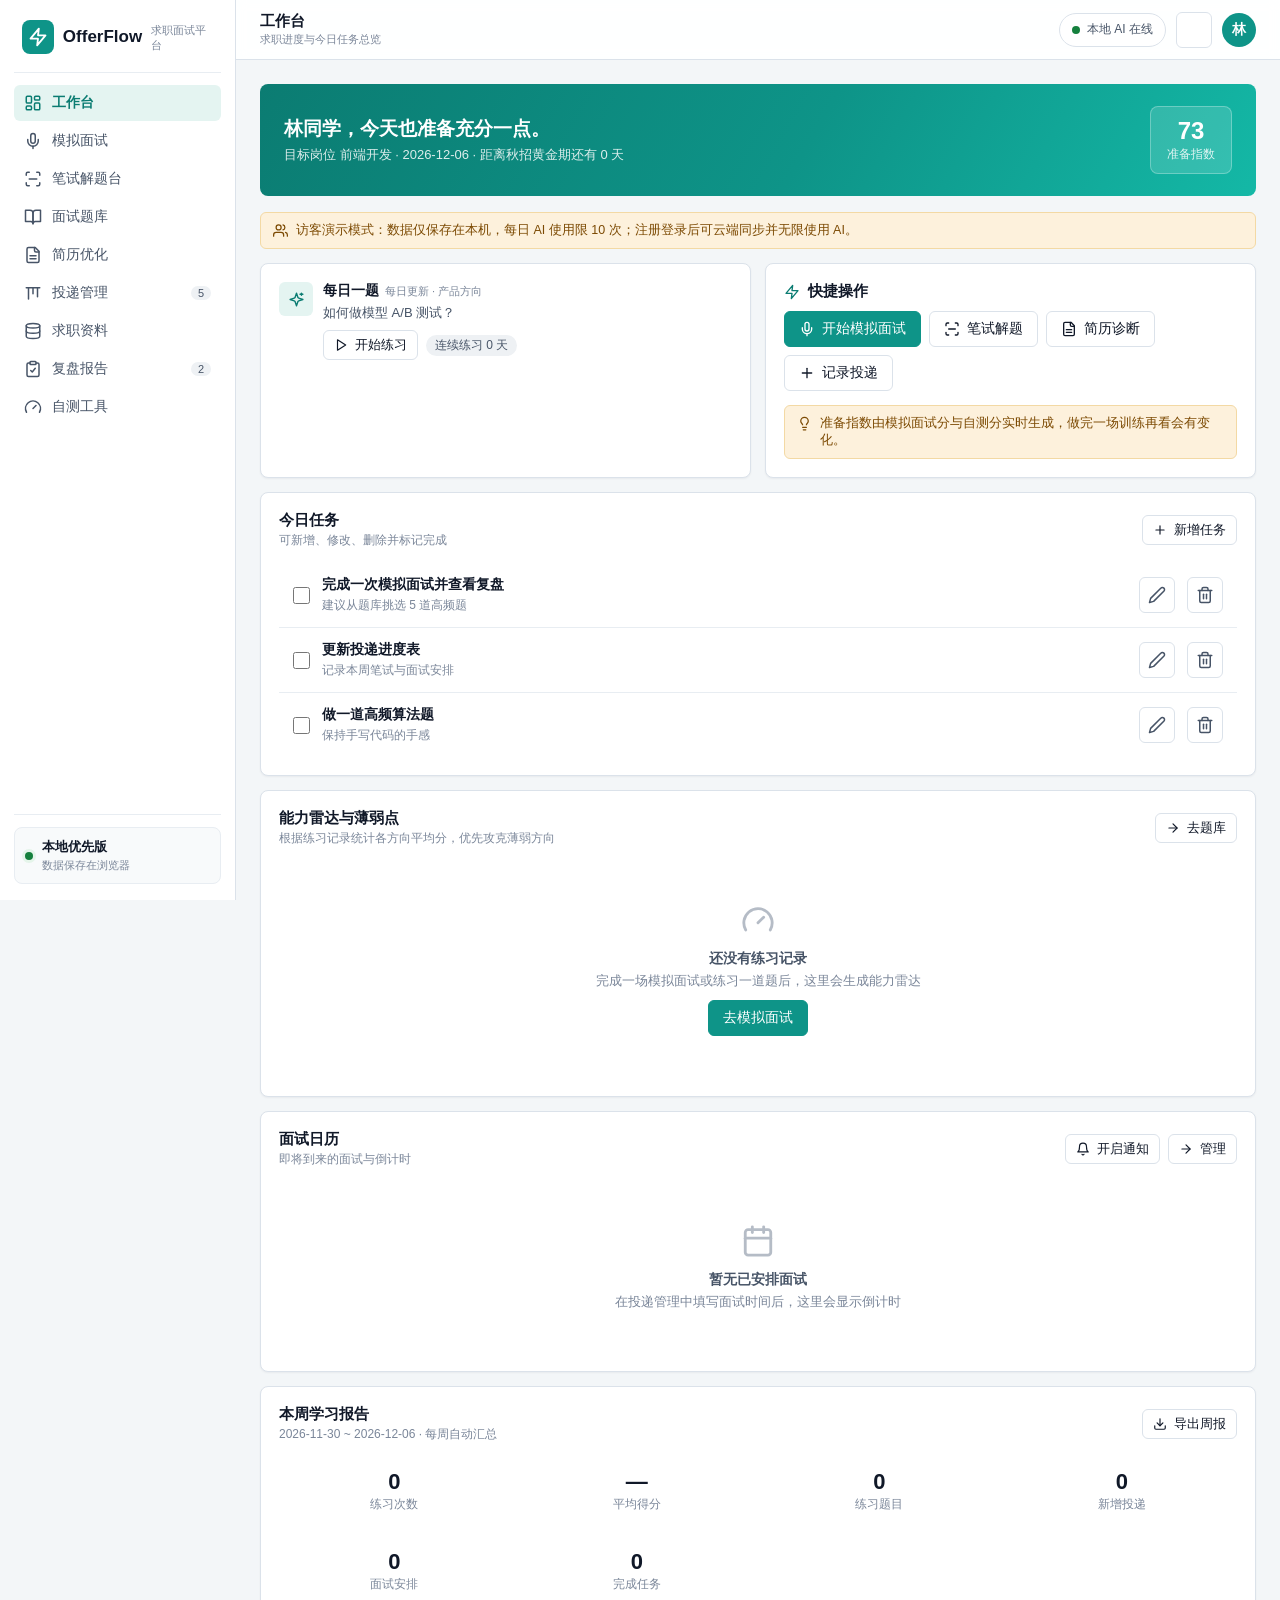
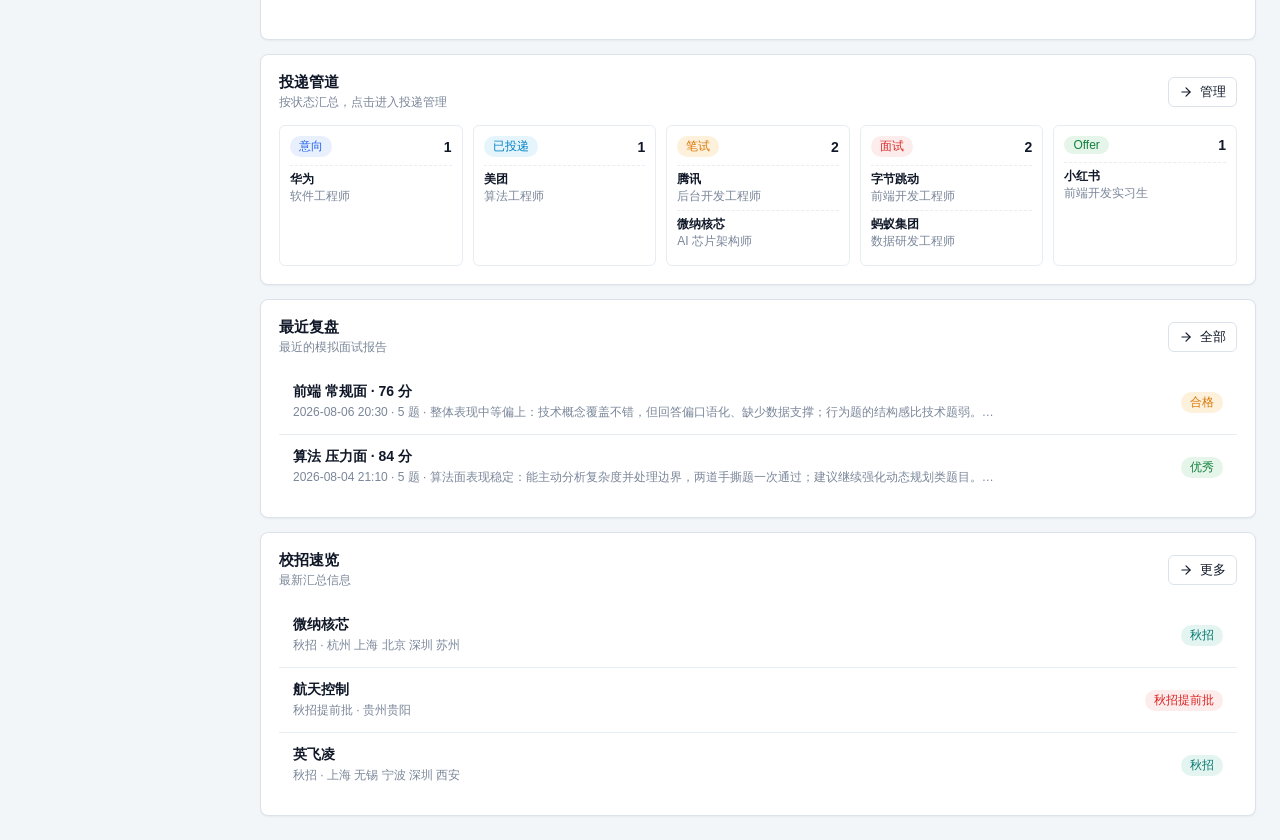
==== index.html @ 5449cd0a "init: OfferFlow 智能求职面试平台" ====
<!DOCTYPE html>
<html lang="zh-CN">
<head>
  <meta charset="UTF-8">
  <meta name="viewport" content="width=device-width, initial-scale=1">
  <title>OfferFlow · 智能求职面试平台</title>
  <meta name="description" content="OfferFlow 是一套本地优先的招聘面试平台：模拟面试、笔试解题、题库、简历优化、投递管理与复盘报告。">
  <meta name="theme-color" content="#0e9488">
  <link rel="manifest" href="manifest.webmanifest">
  <link rel="icon" href="data:image/svg+xml,%3Csvg xmlns='http://www.w3.org/2000/svg' viewBox='0 0 24 24' fill='%230e9488'%3E%3Cpath d='M13 2 3 14h9l-1 8 10-12h-9l1-8z'/%3E%3C/svg%3E">
  <link rel="stylesheet" href="css/styles.css">
</head>
<body>
  <div class="app" id="app">
    <aside class="sidebar" id="sidebar">
      <div class="brand">
        <span class="brand-mark" aria-hidden="true">
          <svg viewBox="0 0 24 24" width="20" height="20" fill="none" stroke="currentColor" stroke-width="2.2" stroke-linecap="round" stroke-linejoin="round"><path d="M13 2 3 14h9l-1 8 10-12h-9l1-8z"/></svg>
        </span>
        <span class="brand-name">OfferFlow</span>
        <span class="brand-tag">求职面试平台</span>
      </div>
      <nav class="nav" id="nav" aria-label="主导航"></nav>
      <div class="sidebar-foot">
        <div class="plan-chip">
          <span class="dot"></span>
          <div>
            <strong>本地优先版</strong>
            <span>数据保存在浏览器</span>
          </div>
        </div>
      </div>
    </aside>

    <div class="main">
      <header class="topbar">
        <button class="icon-btn menu-btn" id="menuBtn" data-action="toggle-menu" aria-label="打开菜单">
          <span data-icon="menu"></span>
        </button>
        <div class="crumb" id="crumb"></div>
        <div class="top-actions">
          <div class="ai-pill" id="aiPill" title="本地 AI 引擎运行中">
            <span class="ai-pulse"></span>
            <span id="aiPillText">本地 AI 在线</span>
          </div>
          <button class="icon-btn" data-action="open-settings" aria-label="设置">
            <span data-icon="settings"></span>
          </button>
          <div class="avatar" id="avatarBtn" data-action="open-account">林</div>
        </div>
      </header>
      <main class="view" id="view"></main>
    </div>
  </div>

  <div class="modal-backdrop" id="modalRoot" hidden></div>
  <div class="toast-wrap" id="toastRoot" aria-live="polite"></div>

  <script src="js/icons.js"></script>
  <script src="js/bank-extra.js"></script>
  <script src="js/bank-extra-2.js"></script>
  <script src="js/bank-extra-3.js"></script>
  <script src="js/bank-extra-4.js"></script>
  <script src="js/bank-detail.js"></script>
  <script src="js/bank-detail-2.js"></script>
  <script src="js/bank-detail-3.js"></script>
  <script src="js/data.js"></script>
  <script src="js/engine.js"></script>
  <script src="js/auth.js"></script>
  <script src="js/app.js"></script>
  <script>
    if ('serviceWorker' in navigator) {
      window.addEventListener('load', function () {
        navigator.serviceWorker.register('sw.js').catch(function () {});
      });
    }
  </script>
</body>
</html>
---- css/styles.css ----
:root {
  --bg: #f3f6f8;
  --surface: #ffffff;
  --surface-2: #f8fafb;
  --ink: #101828;
  --ink-2: #475467;
  --ink-3: #7a8699;
  --line: #dbe2ea;
  --line-2: #e8edf2;
  --brand: #0e9488;
  --brand-dark: #0b7c72;
  --brand-soft: #e4f4f1;
  --blue: #2563eb;
  --blue-soft: #e8f0fe;
  --sky: #0284c7;
  --sky-soft: #e6f4fb;
  --amber: #d97706;
  --amber-soft: #fdf1dc;
  --red: #dc2626;
  --red-soft: #fdecec;
  --green: #15803d;
  --green-soft: #e5f5ea;
  --gray-soft: #eef1f4;
  --shadow-sm: 0 1px 2px rgba(16, 24, 40, .05);
  --shadow-md: 0 6px 18px rgba(16, 24, 40, .07);
  --radius: 8px;
  --radius-sm: 6px;
  --sidebar-w: 236px;
  --topbar-h: 60px;
  font-size: 14px;
}

* { box-sizing: border-box; margin: 0; padding: 0; }

html, body { height: 100%; }

body {
  font-family: "PingFang SC", "Microsoft YaHei", "Segoe UI", "Helvetica Neue", Arial, sans-serif;
  background: var(--bg);
  color: var(--ink);
  -webkit-font-smoothing: antialiased;
  letter-spacing: 0;
}

button, input, select, textarea {
  font: inherit;
  color: inherit;
}

button { cursor: pointer; background: none; border: 0; }
a { color: var(--brand-dark); text-decoration: none; }
a:hover { text-decoration: underline; }

.app { min-height: 100vh; display: flex; }
.grow { flex: 1; min-width: 0; }

textarea {
  width: 100%;
  border: 1px solid var(--line);
  border-radius: var(--radius-sm);
  padding: 10px;
  background: var(--surface);
  line-height: 1.6;
  resize: vertical;
}
textarea:focus { outline: 2px solid rgba(14, 148, 136, .25); border-color: var(--brand); }

pre {
  background: #0f172a;
  color: #dbeafe;
  border-radius: var(--radius-sm);
  padding: 12px;
  overflow-x: auto;
  font-family: Consolas, "Courier New", monospace;
  font-size: 12.5px;
  line-height: 1.6;
  margin-top: 10px;
}

.sidebar {
  width: var(--sidebar-w);
  flex: 0 0 var(--sidebar-w);
  background: var(--surface);
  border-right: 1px solid var(--line);
  display: flex;
  flex-direction: column;
  position: fixed;
  top: 0; bottom: 0; left: 0;
  z-index: 40;
  padding: 18px 14px 16px;
  transition: transform .2s ease;
}

.brand {
  display: flex;
  align-items: center;
  gap: 9px;
  padding: 2px 8px 18px;
  border-bottom: 1px solid var(--line-2);
}

.brand-mark {
  width: 34px; height: 34px;
  display: inline-flex; align-items: center; justify-content: center;
  background: var(--brand);
  color: #fff;
  border-radius: 8px;
}

.brand-name { font-size: 17px; font-weight: 700; }
.brand-tag { display: block; font-size: 11px; color: var(--ink-3); margin-top: 1px; }

.nav { margin-top: 12px; overflow-y: auto; flex: 1; }
.nav-label { font-size: 11px; color: var(--ink-3); padding: 12px 10px 6px; }

.nav-item {
  display: flex; align-items: center; gap: 10px;
  width: 100%;
  padding: 9px 10px;
  margin-bottom: 2px;
  border-radius: var(--radius-sm);
  color: var(--ink-2);
  font-weight: 500;
  text-align: left;
}
.nav-item:hover { background: var(--surface-2); color: var(--ink); }
.nav-item.active { background: var(--brand-soft); color: var(--brand-dark); font-weight: 600; }
.nav-item .ic { width: 18px; height: 18px; display: inline-flex; flex: 0 0 18px; }
.nav-item .ic svg { width: 100%; height: 100%; }
.nav-badge {
  margin-left: auto;
  font-size: 11px;
  background: var(--gray-soft);
  color: var(--ink-2);
  border-radius: 10px;
  padding: 1px 7px;
}

.sidebar-foot { padding-top: 12px; border-top: 1px solid var(--line-2); }
.plan-chip {
  display: flex; gap: 9px; align-items: center;
  background: var(--surface-2);
  border: 1px solid var(--line-2);
  border-radius: var(--radius);
  padding: 10px;
}
.plan-chip strong { display: block; font-size: 13px; }
.plan-chip span { font-size: 11px; color: var(--ink-3); }
.plan-chip .dot { width: 8px; height: 8px; border-radius: 50%; background: var(--green); box-shadow: 0 0 0 3px var(--green-soft); }

.main {
  flex: 1;
  margin-left: var(--sidebar-w);
  min-width: 0;
  display: flex;
  flex-direction: column;
}

.topbar {
  height: var(--topbar-h);
  flex: 0 0 var(--topbar-h);
  display: flex; align-items: center; gap: 12px;
  padding: 0 24px;
  background: rgba(255, 255, 255, .92);
  border-bottom: 1px solid var(--line);
  position: sticky; top: 0; z-index: 30;
  backdrop-filter: blur(6px);
}

.crumb { font-weight: 600; font-size: 15px; }
.crumb small { display: block; font-weight: 400; color: var(--ink-3); font-size: 11px; margin-top: 1px; }
.top-actions { margin-left: auto; display: flex; align-items: center; gap: 10px; }

.icon-btn {
  width: 36px; height: 36px;
  display: inline-flex; align-items: center; justify-content: center;
  border: 1px solid var(--line);
  border-radius: var(--radius-sm);
  background: var(--surface);
  color: var(--ink-2);
  transition: background .15s ease, color .15s ease;
}
.icon-btn:hover { background: var(--surface-2); color: var(--ink); }
.icon-btn svg { width: 18px; height: 18px; }
.menu-btn { display: none; }

.ai-pill {
  display: inline-flex; align-items: center; gap: 7px;
  height: 34px; padding: 0 12px;
  border: 1px solid var(--line);
  border-radius: 20px;
  background: var(--surface);
  color: var(--ink-2);
  font-size: 12px;
}
.ai-pulse { width: 8px; height: 8px; border-radius: 50%; background: var(--green); animation: pulse 2s infinite; }
.timer-pill {
  display: inline-flex; align-items: center; gap: 7px;
  border: 1px solid var(--line);
  background: var(--surface);
  border-radius: 20px;
  padding: 6px 13px;
  font-size: 14px;
  font-weight: 700;
  color: var(--ink);
}
.timer-pill svg { width: 16px; height: 16px; color: var(--ink-3); }
@keyframes pulse { 0%, 100% { box-shadow: 0 0 0 0 rgba(21, 128, 61, .35); } 50% { box-shadow: 0 0 0 5px rgba(21, 128, 61, 0); } }

.avatar {
  width: 34px; height: 34px;
  display: inline-flex; align-items: center; justify-content: center;
  background: var(--brand);
  color: #fff;
  font-weight: 600;
  border-radius: 50%;
  cursor: pointer;
}

.view { padding: 24px; max-width: 1440px; width: 100%; margin: 0 auto; }

.page-head {
  display: flex; align-items: flex-end; justify-content: space-between;
  gap: 16px;
  margin-bottom: 18px;
  flex-wrap: wrap;
}
.page-head h1 { font-size: 22px; line-height: 1.3; }
.page-head p { color: var(--ink-3); margin-top: 4px; max-width: 720px; }
.page-actions { display: flex; gap: 8px; flex-wrap: wrap; }

.btn {
  display: inline-flex; align-items: center; justify-content: center; gap: 7px;
  height: 36px; padding: 0 14px;
  border: 1px solid var(--line);
  border-radius: var(--radius-sm);
  background: var(--surface);
  color: var(--ink);
  font-weight: 500;
  transition: all .15s ease;
  white-space: nowrap;
}
.btn:hover { border-color: #c3cdd8; background: var(--surface-2); }
.btn svg { width: 16px; height: 16px; flex: 0 0 16px; }
.btn-primary { background: var(--brand); border-color: var(--brand); color: #fff; }
.btn-primary:hover { background: var(--brand-dark); border-color: var(--brand-dark); }
.btn-danger { background: var(--red-soft); border-color: #f3c4c4; color: var(--red); }
.btn-ghost { border-color: transparent; background: transparent; color: var(--ink-2); }
.btn-ghost:hover { background: var(--surface-2); color: var(--ink); }
a.btn { text-decoration: none; }
a.btn:hover { text-decoration: none; }
.btn-sm { height: 30px; padding: 0 10px; font-size: 13px; }
.btn-sm svg { width: 14px; height: 14px; flex-basis: 14px; }
.btn[disabled] { opacity: .5; cursor: not-allowed; }

.grid { display: grid; gap: 14px; }
.grid-4 { grid-template-columns: repeat(4, minmax(0, 1fr)); }
.grid-3 { grid-template-columns: repeat(3, minmax(0, 1fr)); }
.grid-2 { grid-template-columns: repeat(2, minmax(0, 1fr)); }

.card {
  background: var(--surface);
  border: 1px solid var(--line);
  border-radius: var(--radius);
  box-shadow: var(--shadow-sm);
}

.panel { padding: 18px; }
.panel-head {
  display: flex; align-items: center; justify-content: space-between; gap: 10px;
  margin-bottom: 14px;
}
.panel-head h2 { font-size: 15px; }
.panel-head .sub { color: var(--ink-3); font-size: 12px; margin-top: 2px; }

.stat-card { padding: 16px 18px; display: flex; flex-direction: column; gap: 10px; }
.stat-top { display: flex; align-items: center; justify-content: space-between; }
.stat-label { color: var(--ink-2); font-size: 13px; }
.stat-ic { width: 34px; height: 34px; display: inline-flex; align-items: center; justify-content: center; border-radius: var(--radius-sm); }
.stat-ic svg { width: 17px; height: 17px; }
.stat-value { font-size: 26px; font-weight: 700; line-height: 1; }
.stat-foot { color: var(--ink-3); font-size: 12px; display: flex; align-items: center; gap: 5px; }
.stat-foot .up { color: var(--green); }

.badge {
  display: inline-flex; align-items: center; gap: 4px;
  font-size: 12px; font-weight: 500;
  border-radius: 20px;
  padding: 2px 9px;
  white-space: nowrap;
}
.b-teal { background: var(--brand-soft); color: var(--brand-dark); }
.b-blue { background: var(--blue-soft); color: var(--blue); }
.b-sky { background: var(--sky-soft); color: var(--sky); }
.b-amber { background: var(--amber-soft); color: var(--amber); }
.b-red { background: var(--red-soft); color: var(--red); }
.b-green { background: var(--green-soft); color: var(--green); }
.b-gray { background: var(--gray-soft); color: var(--ink-2); }

.tabs {
  display: inline-flex; gap: 2px;
  background: var(--gray-soft);
  padding: 3px;
  border-radius: var(--radius-sm);
  margin-bottom: 14px;
}
.tab {
  padding: 7px 13px;
  border-radius: 5px;
  color: var(--ink-2);
  font-size: 13px;
  font-weight: 500;
  display: inline-flex;
  align-items: center;
  gap: 6px;
}
.tab.active { background: var(--surface); color: var(--ink); box-shadow: var(--shadow-sm); }

.toolbar {
  display: flex; gap: 8px; align-items: center;
  padding: 12px 14px;
  border-bottom: 1px solid var(--line-2);
  flex-wrap: wrap;
}
.search-box { position: relative; min-width: 220px; flex: 1; max-width: 380px; }
.search-box svg { position: absolute; left: 10px; top: 50%; transform: translateY(-50%); width: 15px; height: 15px; color: var(--ink-3); }
.search-box input { width: 100%; height: 34px; padding: 0 12px 0 32px; border: 1px solid var(--line); border-radius: var(--radius-sm); background: var(--surface); }
.search-box input:focus { outline: 2px solid rgba(14, 148, 136, .25); border-color: var(--brand); }

.field { min-width: 140px; height: 34px; padding: 0 10px; border: 1px solid var(--line); border-radius: var(--radius-sm); background: var(--surface); }
.field:focus { outline: 2px solid rgba(14, 148, 136, .25); border-color: var(--brand); }

.table-wrap { overflow-x: auto; }
table { width: 100%; border-collapse: collapse; min-width: 640px; }
th {
  text-align: left; font-size: 12px; font-weight: 600;
  color: var(--ink-3);
  padding: 10px 14px;
  border-bottom: 1px solid var(--line);
  background: var(--surface-2);
  white-space: nowrap;
}
td { padding: 11px 14px; border-bottom: 1px solid var(--line-2); vertical-align: middle; font-size: 13px; }
tbody tr:last-child td { border-bottom: 0; }
tbody tr:hover { background: var(--surface-2); }
.cell-main { font-weight: 600; }
.cell-sub { color: var(--ink-3); font-size: 12px; margin-top: 2px; }

.progress { height: 6px; background: var(--gray-soft); border-radius: 4px; overflow: hidden; }
.progress > i { display: block; height: 100%; border-radius: 4px; background: var(--brand); }

.ring {
  --val: 0;
  width: 108px; height: 108px;
  border-radius: 50%;
  background: conic-gradient(var(--brand) calc(var(--val) * 1%), var(--gray-soft) 0);
  display: inline-flex; align-items: center; justify-content: center;
}
.ring > div {
  width: 80px; height: 80px;
  border-radius: 50%;
  background: var(--surface);
  display: flex; flex-direction: column; align-items: center; justify-content: center;
}
.ring b { font-size: 24px; line-height: 1; }
.ring span { font-size: 11px; color: var(--ink-3); margin-top: 2px; }

.empty {
  text-align: center; color: var(--ink-3);
  padding: 42px 20px;
}
.empty svg { width: 34px; height: 34px; color: var(--ink-3); opacity: .55; margin-bottom: 10px; }
.empty h3 { font-size: 14px; color: var(--ink-2); margin-bottom: 4px; }
.empty p { font-size: 13px; }

.list { display: flex; flex-direction: column; }
.list-row {
  display: flex; align-items: center; gap: 12px;
  padding: 13px 14px;
  border-bottom: 1px solid var(--line-2);
}
.list-row:last-child { border-bottom: 0; }
.list-row .grow { flex: 1; min-width: 0; }
.list-row h4 { font-size: 14px; }
.list-row p { font-size: 12px; color: var(--ink-3); margin-top: 2px; line-height: 1.5; }
.task-check { width: 17px; height: 17px; accent-color: var(--brand); flex: 0 0 17px; cursor: pointer; }
.task-done-title { text-decoration: line-through; color: var(--ink-3); }
.voice-on { border-color: var(--red) !important; color: var(--red) !important; background: var(--red-soft) !important; }

.kanban { display: grid; grid-template-columns: repeat(6, minmax(190px, 1fr)); gap: 10px; overflow-x: auto; padding-bottom: 6px; }
.kcol { background: var(--surface-2); border: 1px solid var(--line-2); border-radius: var(--radius); min-height: 180px; }
.kcol-head { display: flex; align-items: center; gap: 6px; padding: 10px 12px; font-size: 13px; font-weight: 600; border-bottom: 1px solid var(--line-2); }
.kcol-head .count { margin-left: auto; background: var(--surface); border: 1px solid var(--line); border-radius: 10px; padding: 0 7px; font-size: 11px; color: var(--ink-2); }
.kcol-body { padding: 8px; display: flex; flex-direction: column; gap: 8px; }
.kcard { background: var(--surface); border: 1px solid var(--line); border-radius: var(--radius-sm); padding: 10px; box-shadow: var(--shadow-sm); }
.kcard h5 { font-size: 13px; }
.kcard p { font-size: 12px; color: var(--ink-3); margin-top: 3px; }
.kcard .row { display: flex; gap: 4px; margin-top: 9px; }
.kcard .row { flex-wrap: wrap; }
.kcard .btn { height: 28px; min-width: 28px; padding: 0 6px; font-size: 12px; justify-content: center; }
.kcard .btn svg { width: 14px; height: 14px; }

.form-grid { display: grid; grid-template-columns: 1fr 1fr; gap: 12px 14px; }
.form-item { display: flex; flex-direction: column; gap: 5px; }
.form-item.full { grid-column: 1 / -1; }
.form-item label { font-size: 12px; font-weight: 600; color: var(--ink-2); }
.form-item input, .form-item select, .form-item textarea {
  border: 1px solid var(--line);
  border-radius: var(--radius-sm);
  padding: 9px 11px;
  background: var(--surface);
  width: 100%;
}
.form-item input:focus, .form-item select:focus, .form-item textarea:focus {
  outline: 2px solid rgba(14, 148, 136, .25);
  border-color: var(--brand);
}
.form-item textarea { min-height: 96px; resize: vertical; line-height: 1.55; }
.form-item .hint { font-size: 11px; color: var(--ink-3); }

.q-card { border-bottom: 1px solid var(--line-2); }
.q-card:last-child { border-bottom: 0; }
.q-row { display: flex; gap: 12px; padding: 14px; cursor: pointer; align-items: flex-start; }
.q-row:hover { background: var(--surface-2); }
.q-row .grow { flex: 1; min-width: 0; }
.q-row h3 { font-size: 14px; line-height: 1.45; }
.q-meta { display: flex; gap: 6px; margin-top: 7px; flex-wrap: wrap; }
.q-answer { padding: 0 14px 14px; border-left: 3px solid var(--brand-soft); margin: 0 14px 12px; }
.q-answer pre {
  background: #0f172a;
  color: #dbeafe;
  border-radius: var(--radius-sm);
  padding: 12px;
  overflow-x: auto;
  font-family: Consolas, "Courier New", monospace;
  font-size: 12.5px;
  line-height: 1.6;
  margin-top: 10px;
}
.q-answer h4 { font-size: 13px; color: var(--brand-dark); margin: 12px 0 5px; }
.q-answer ul { list-style: none; }
.q-answer li { font-size: 13px; color: var(--ink-2); padding: 3px 0; line-height: 1.55; }
.answer-block { background: var(--surface-2); border: 1px solid var(--line-2); border-radius: var(--radius-sm); padding: 12px; margin-top: 10px; font-size: 13px; line-height: 1.65; }
.answer-block h4 { font-size: 13px; margin-bottom: 6px; }

.score-grid { display: grid; grid-template-columns: 160px 1fr; gap: 20px; align-items: center; }
.dim-row { display: grid; grid-template-columns: 92px 1fr 34px; gap: 10px; align-items: center; margin-bottom: 10px; font-size: 13px; }
.dim-row span { color: var(--ink-2); }
.dim-row b { text-align: right; }

.timeline { position: relative; padding-left: 22px; }
.timeline::before { content: ""; position: absolute; left: 7px; top: 6px; bottom: 6px; width: 2px; background: var(--line); }
.tl-item { position: relative; padding-bottom: 16px; }
.tl-item::before { content: ""; position: absolute; left: -19px; top: 5px; width: 10px; height: 10px; border-radius: 50%; background: var(--surface); border: 2px solid var(--brand); }
.tl-item h4 { font-size: 13px; }
.tl-item p { font-size: 12.5px; color: var(--ink-2); margin-top: 3px; line-height: 1.55; }
.tl-item time { font-size: 11px; color: var(--ink-3); display: block; margin-bottom: 2px; }

.chat-line { display: flex; gap: 10px; margin-bottom: 12px; }
.chat-line .who { flex: 0 0 52px; text-align: right; font-size: 12px; color: var(--ink-3); padding-top: 3px; }
.chat-line .bubble { flex: 1; background: var(--surface); border: 1px solid var(--line); border-radius: var(--radius-sm); padding: 11px 13px; font-size: 13.5px; line-height: 1.6; }
.chat-line.user .bubble { background: var(--brand-soft); border-color: #bfe3dc; }
.chat-line.ai .who { color: var(--brand-dark); font-weight: 600; }

.modal-backdrop {
  position: fixed; inset: 0; z-index: 100;
  background: rgba(15, 23, 42, .45);
  display: flex; align-items: center; justify-content: center;
  padding: 20px;
}
.modal-backdrop[hidden] { display: none; }
.modal {
  background: var(--surface);
  border-radius: var(--radius);
  width: 100%;
  max-width: 620px;
  max-height: 88vh;
  overflow-y: auto;
  box-shadow: var(--shadow-md);
}
.modal-wide { max-width: 900px; }
.modal-head { display: flex; align-items: center; justify-content: space-between; padding: 16px 20px; border-bottom: 1px solid var(--line-2); position: sticky; top: 0; background: var(--surface); }
.modal-head h3 { font-size: 16px; }
.modal-body { padding: 18px 20px; }
.modal-foot { display: flex; justify-content: flex-end; gap: 8px; padding: 14px 20px; border-top: 1px solid var(--line-2); position: sticky; bottom: 0; background: var(--surface); }

.toast-wrap { position: fixed; bottom: 20px; right: 20px; z-index: 200; display: flex; flex-direction: column; gap: 8px; }
.toast {
  background: var(--ink);
  color: #fff;
  border-radius: var(--radius-sm);
  padding: 11px 15px;
  font-size: 13px;
  box-shadow: var(--shadow-md);
  display: flex; align-items: center; gap: 8px;
  animation: slide-in .2s ease;
  max-width: 340px;
}
.toast svg { width: 16px; height: 16px; color: #6ee7b7; flex: 0 0 16px; }
@keyframes slide-in { from { opacity: 0; transform: translateY(8px); } to { opacity: 1; transform: translateY(0); } }

.pill-row { display: flex; gap: 6px; flex-wrap: wrap; }
.option-chip {
  border: 1px solid var(--line);
  background: var(--surface);
  border-radius: 20px;
  padding: 7px 13px;
  font-size: 13px;
  color: var(--ink-2);
}
.option-chip.active { border-color: var(--brand); background: var(--brand-soft); color: var(--brand-dark); font-weight: 600; }

.hero-band {
  background: linear-gradient(120deg, #0b7c72 0%, #0e9488 55%, #14b8a6 100%);
  color: #fff;
  border-radius: var(--radius);
  padding: 22px 24px;
  display: flex; align-items: center; gap: 18px;
  flex-wrap: wrap;
  margin-bottom: 16px;
}
.hero-band h2 { font-size: 19px; }
.hero-band p { opacity: .85; margin-top: 4px; font-size: 13px; }
.hero-band .btn { background: #fff; border-color: #fff; color: var(--brand-dark); }
.hero-score { margin-left: auto; text-align: center; background: rgba(255,255,255,.14); border: 1px solid rgba(255,255,255,.28); border-radius: var(--radius); padding: 10px 16px; }
.hero-score b { display: block; font-size: 24px; }
.hero-score span { font-size: 12px; opacity: .85; }

.section-title { font-size: 15px; font-weight: 600; margin: 0 0 10px; display: flex; align-items: center; gap: 8px; }
.section-title svg { width: 16px; height: 16px; color: var(--brand-dark); }

.split { display: grid; grid-template-columns: 1.15fr .85fr; gap: 14px; align-items: start; }
.side-stack { display: flex; flex-direction: column; gap: 14px; }

.mini-table td, .mini-table th { padding: 9px 12px; }

.note {
  background: var(--amber-soft);
  color: #7c4a03;
  border: 1px solid #f3d9a4;
  border-radius: var(--radius-sm);
  padding: 9px 12px;
  font-size: 12.5px;
  margin-bottom: 14px;
  display: flex; gap: 8px; align-items: flex-start;
}
.note svg { width: 15px; height: 15px; flex: 0 0 15px; margin-top: 1px; }

.tag { display: inline-block; font-size: 11px; color: var(--ink-2); background: var(--gray-soft); border-radius: 4px; padding: 2px 6px; margin: 0 4px 4px 0; }

.review-metrics { display: grid; grid-template-columns: repeat(4, minmax(0,1fr)); gap: 12px; margin-bottom: 16px; }
.metric { text-align: center; padding: 12px 8px; }
.metric b { display: block; font-size: 22px; }
.metric span { font-size: 12px; color: var(--ink-3); }

@media (max-width: 1180px) {
  .grid-4 { grid-template-columns: repeat(2, minmax(0, 1fr)); }
  .review-metrics { grid-template-columns: repeat(2, minmax(0, 1fr)); }
}

@media (max-width: 920px) {
  .sidebar { transform: translateX(-100%); }
  .sidebar.open { transform: translateX(0); box-shadow: var(--shadow-md); }
  .main { margin-left: 0; }
  .menu-btn { display: inline-flex; }
  .grid-3, .grid-2, .split { grid-template-columns: 1fr; }
  .form-grid { grid-template-columns: 1fr; }
  .score-grid { grid-template-columns: 1fr; }
}

@media (max-width: 640px) {
  .view { padding: 16px 12px; }
  .topbar { padding: 0 12px; }
  .grid-4 { grid-template-columns: repeat(2, minmax(0, 1fr)); }
  .ai-pill span:last-child { display: none; }
  .ai-pill { padding: 0 10px; }
  .page-head { align-items: flex-start; }
  .hero-band { flex-direction: column; align-items: flex-start; }
  .hero-score { margin-left: 0; }
  .modal { max-width: 100%; }
}
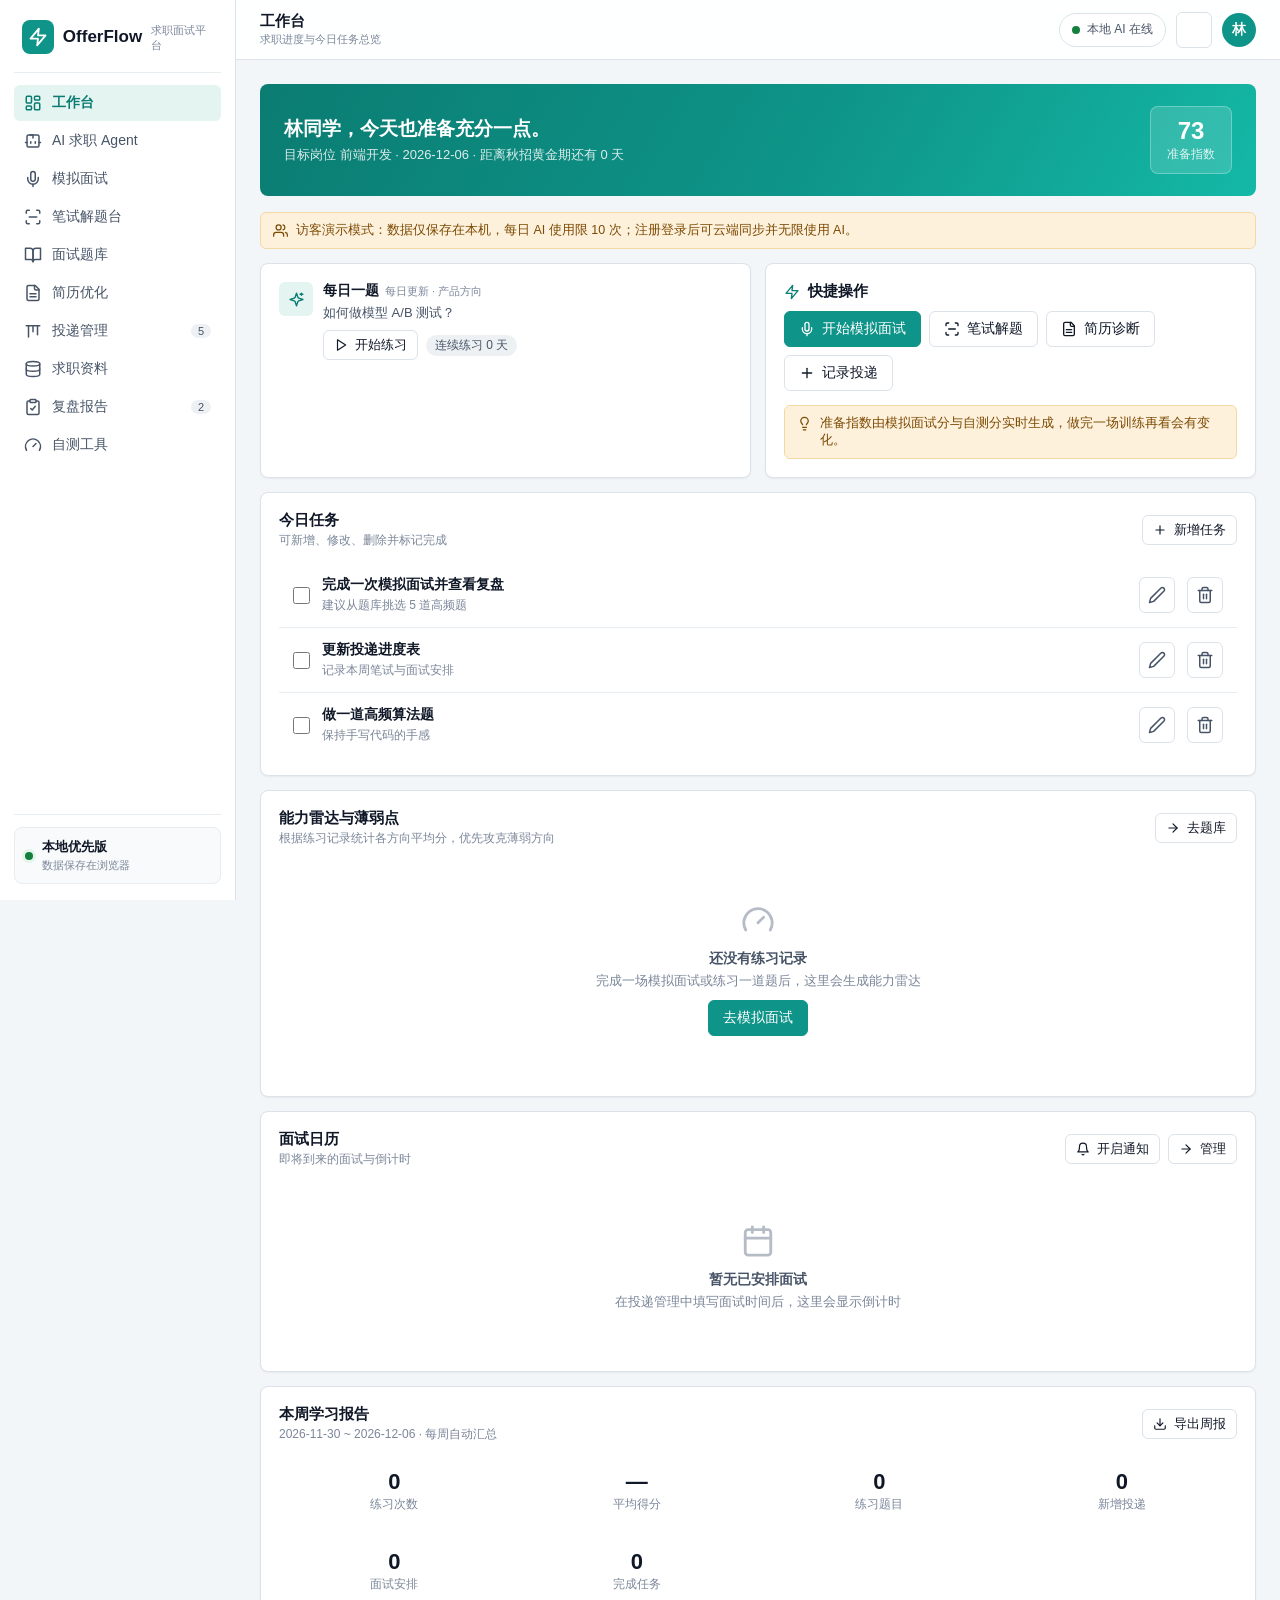
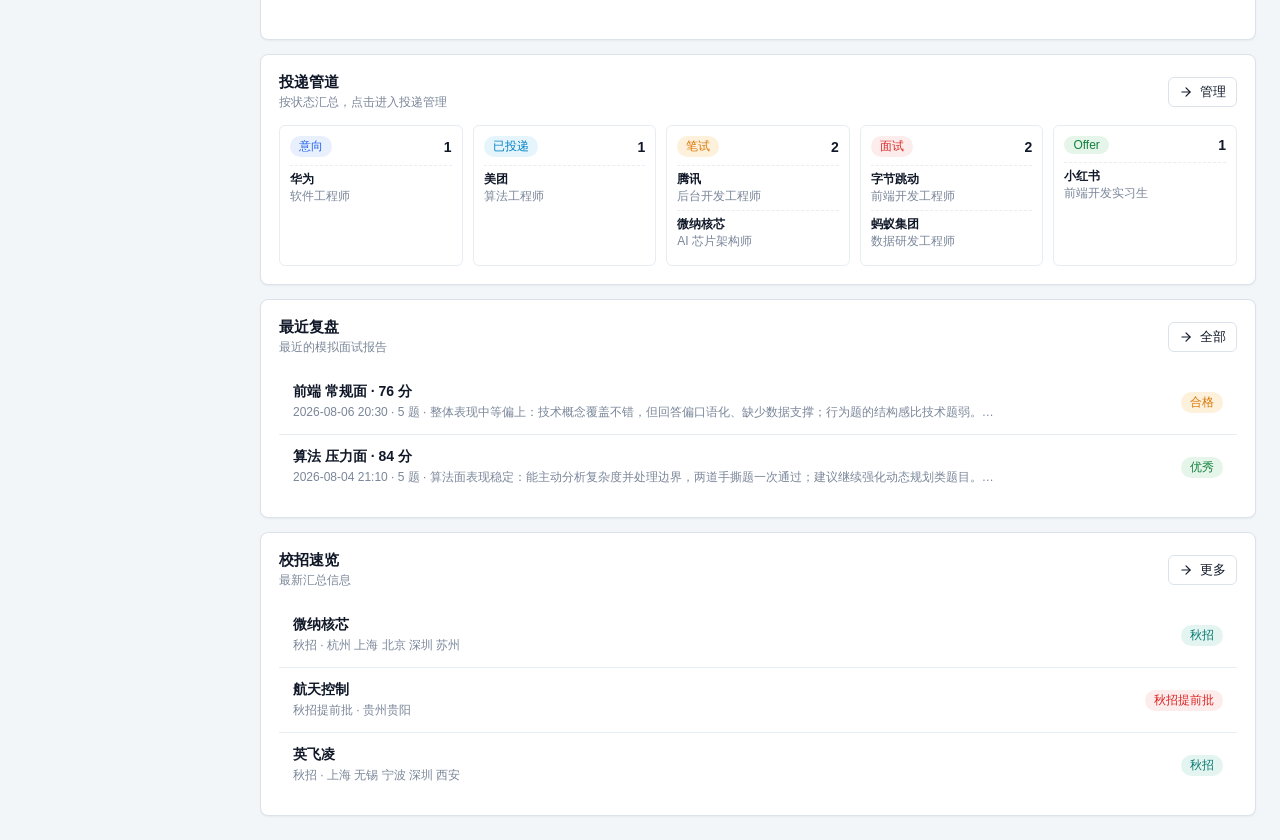
==== commit 575e4b2d: "feat: V2 Agent 化升级 - 目标驱动 Agent 工作台、工具链、复盘诊断、简历优化与评估体系" ====
--- a/index.html
+++ b/index.html
@@ -67,6 +67,7 @@
   <script src="js/data.js"></script>
   <script src="js/engine.js"></script>
   <script src="js/auth.js"></script>
+  <script src="js/agent.js"></script>
   <script src="js/app.js"></script>
   <script>
     if ('serviceWorker' in navigator) {
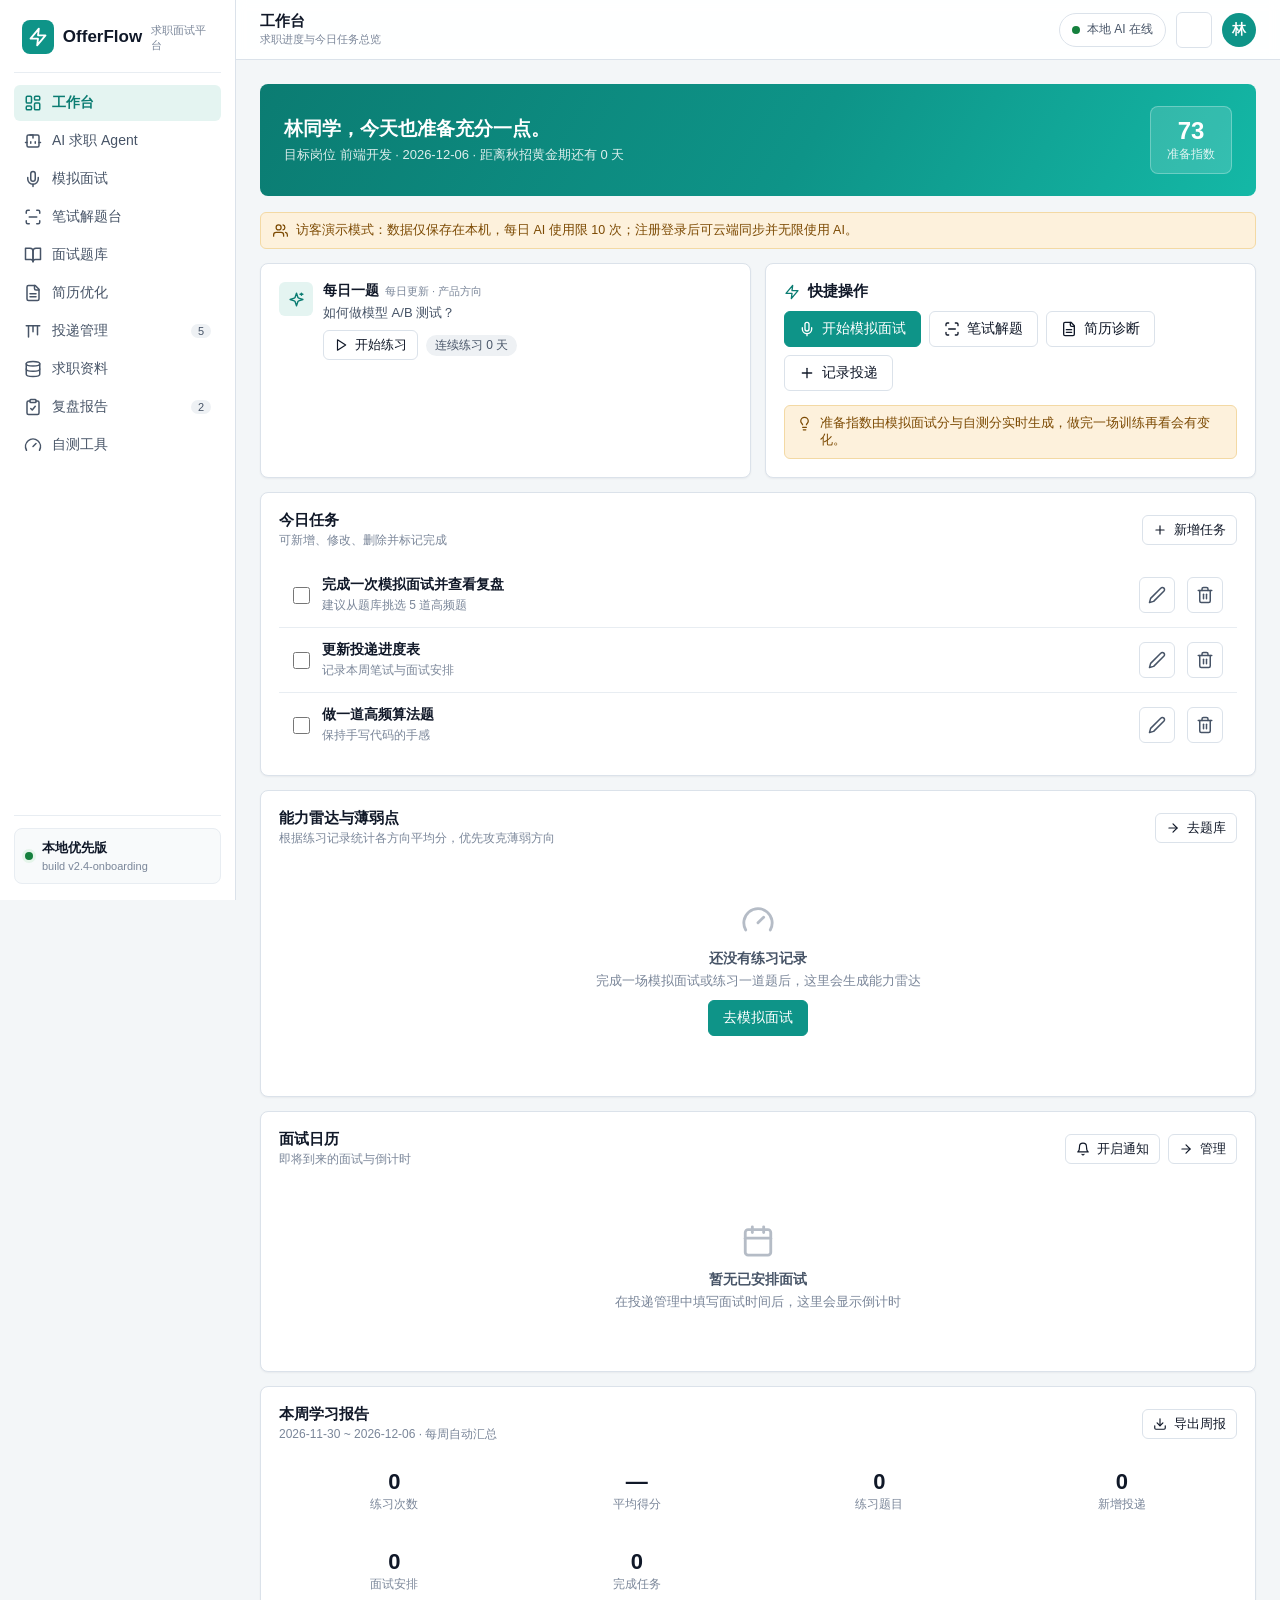
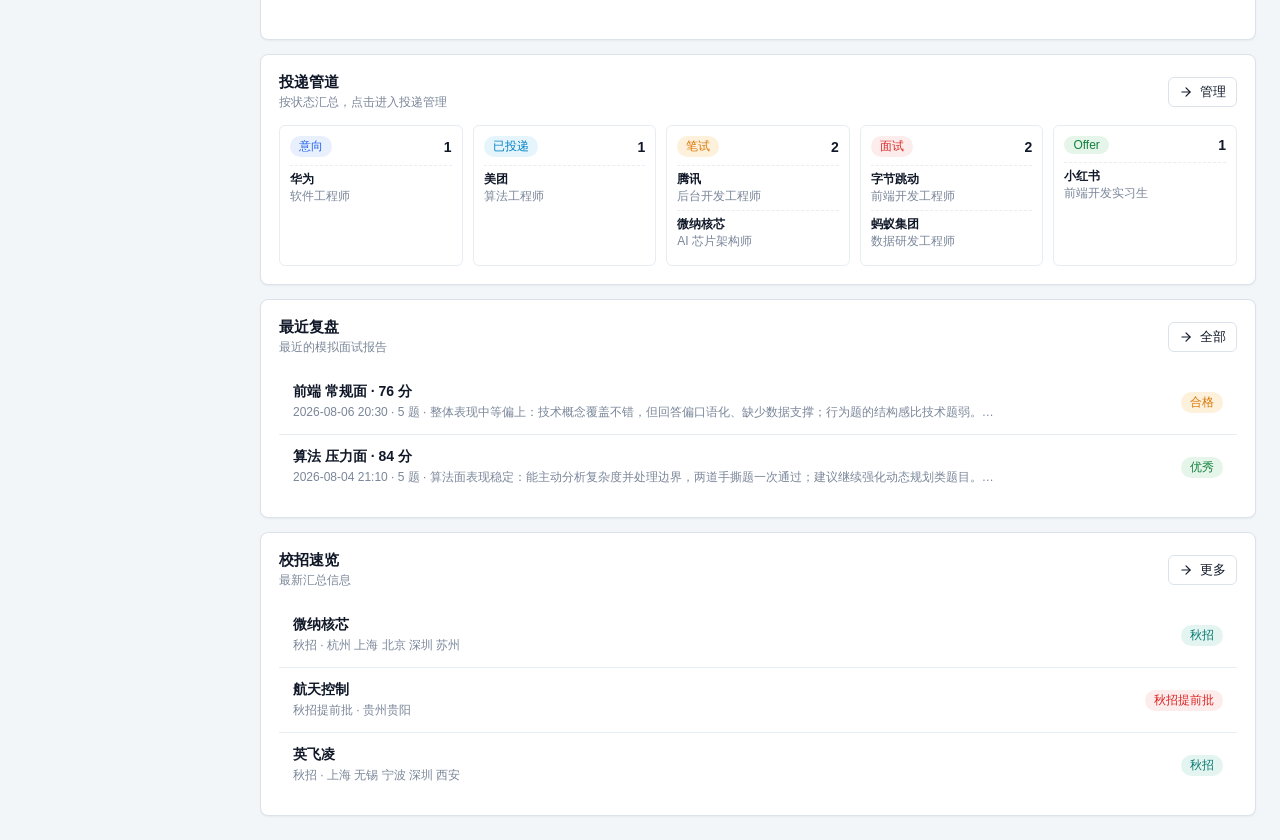
==== commit c0605600: "fix: SW 网络优先更新 + 构建版本号，解决旧缓存导致页面无变化" ====
--- a/index.html
+++ b/index.html
@@ -26,7 +26,7 @@
           <span class="dot"></span>
           <div>
             <strong>本地优先版</strong>
-            <span>数据保存在浏览器</span>
+            <span id="buildTag">数据保存在浏览器</span>
           </div>
         </div>
       </div>
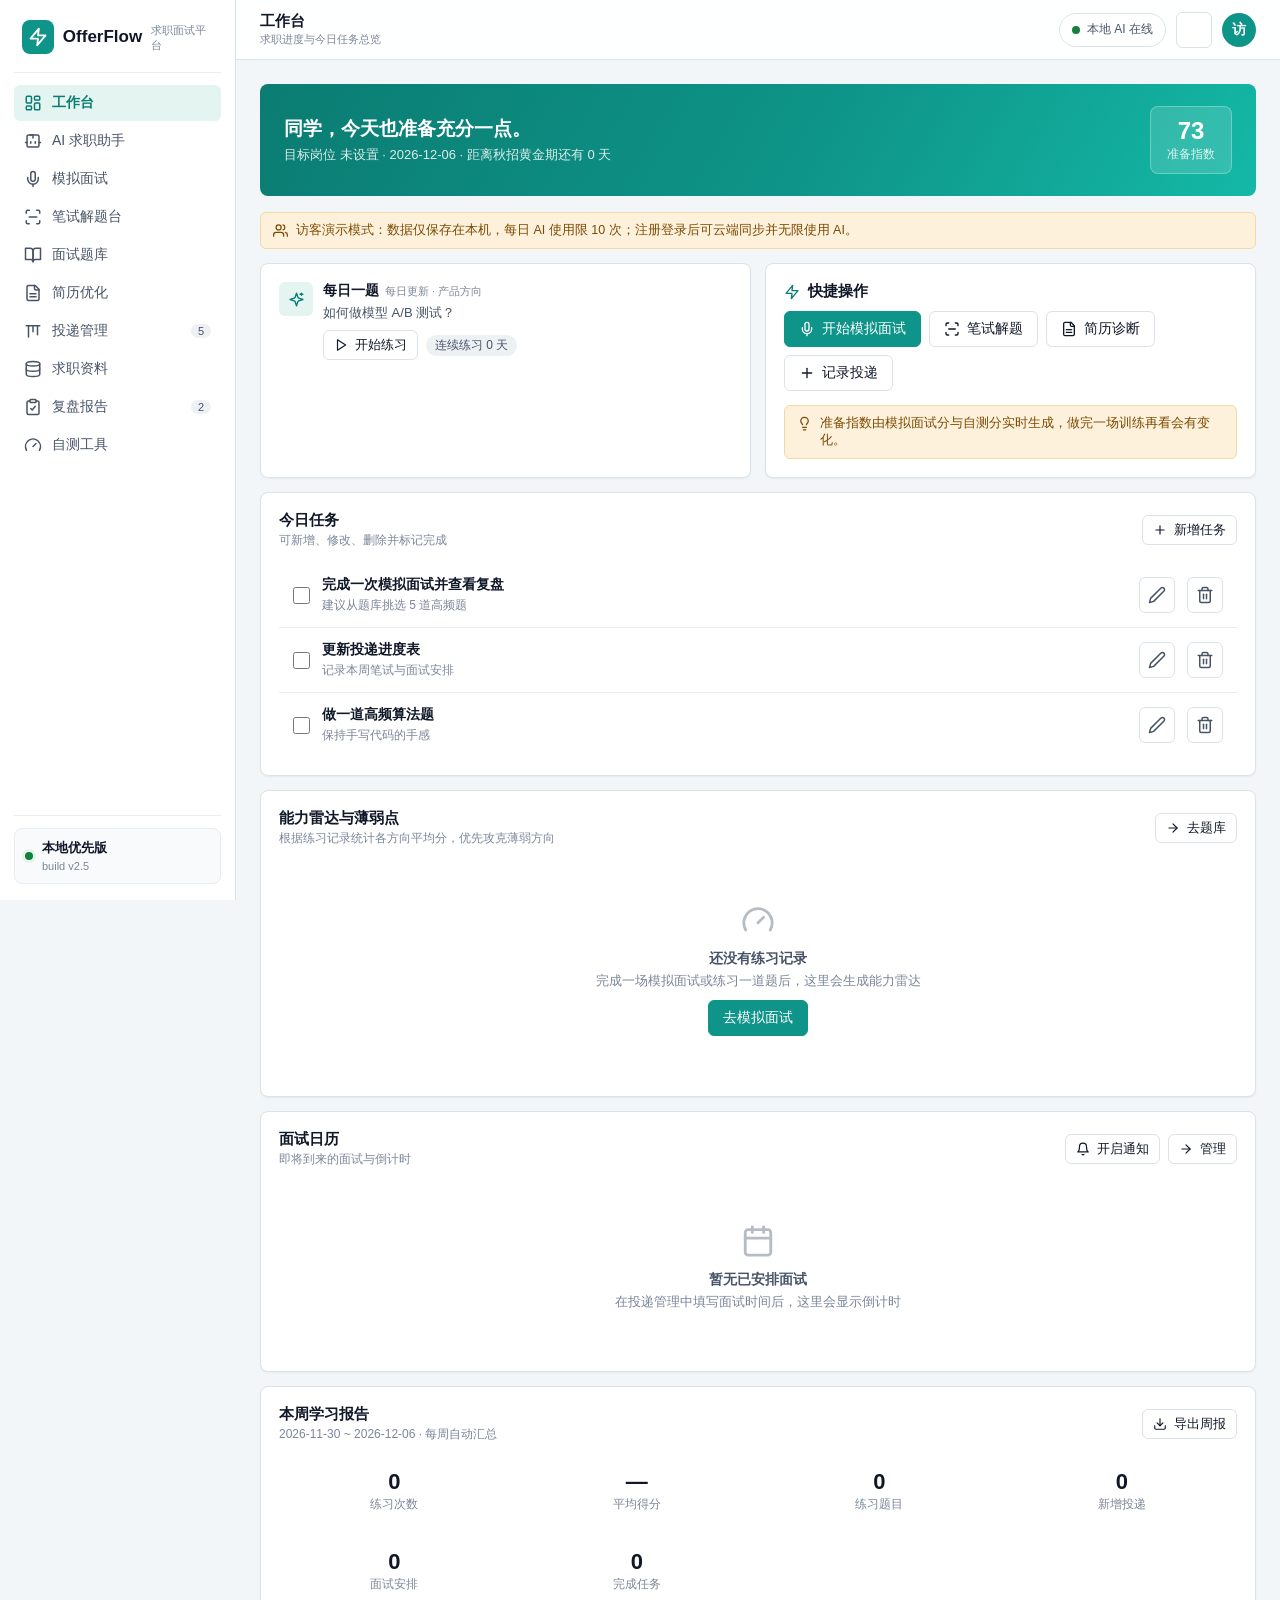
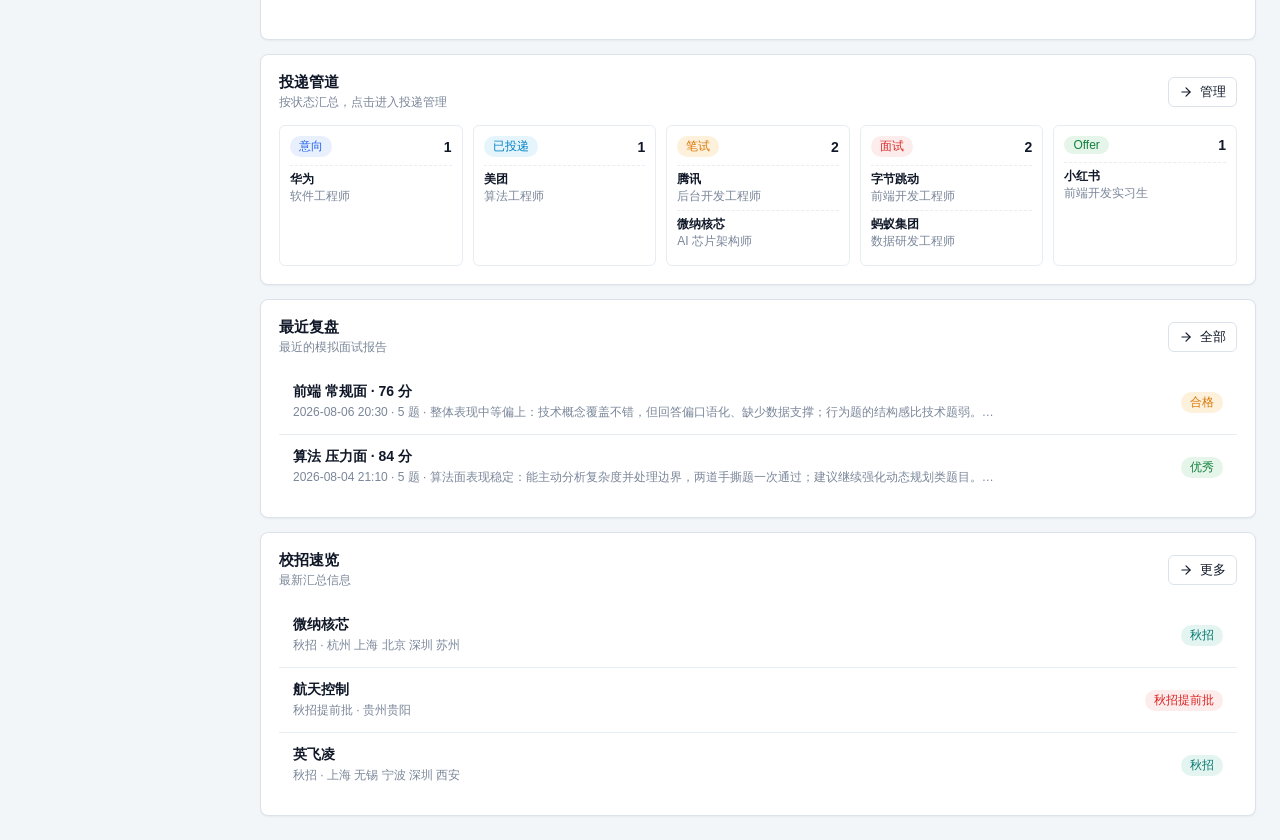
==== commit 56f18893: "feat: 求职助手体验优化 - JD 链路、差距拆解、计划与智能解题" ====
--- a/index.html
+++ b/index.html
@@ -46,7 +46,7 @@
           <button class="icon-btn" data-action="open-settings" aria-label="设置">
             <span data-icon="settings"></span>
           </button>
-          <div class="avatar" id="avatarBtn" data-action="open-account">林</div>
+          <div class="avatar" id="avatarBtn" data-action="open-account">访</div>
         </div>
       </header>
       <main class="view" id="view"></main>
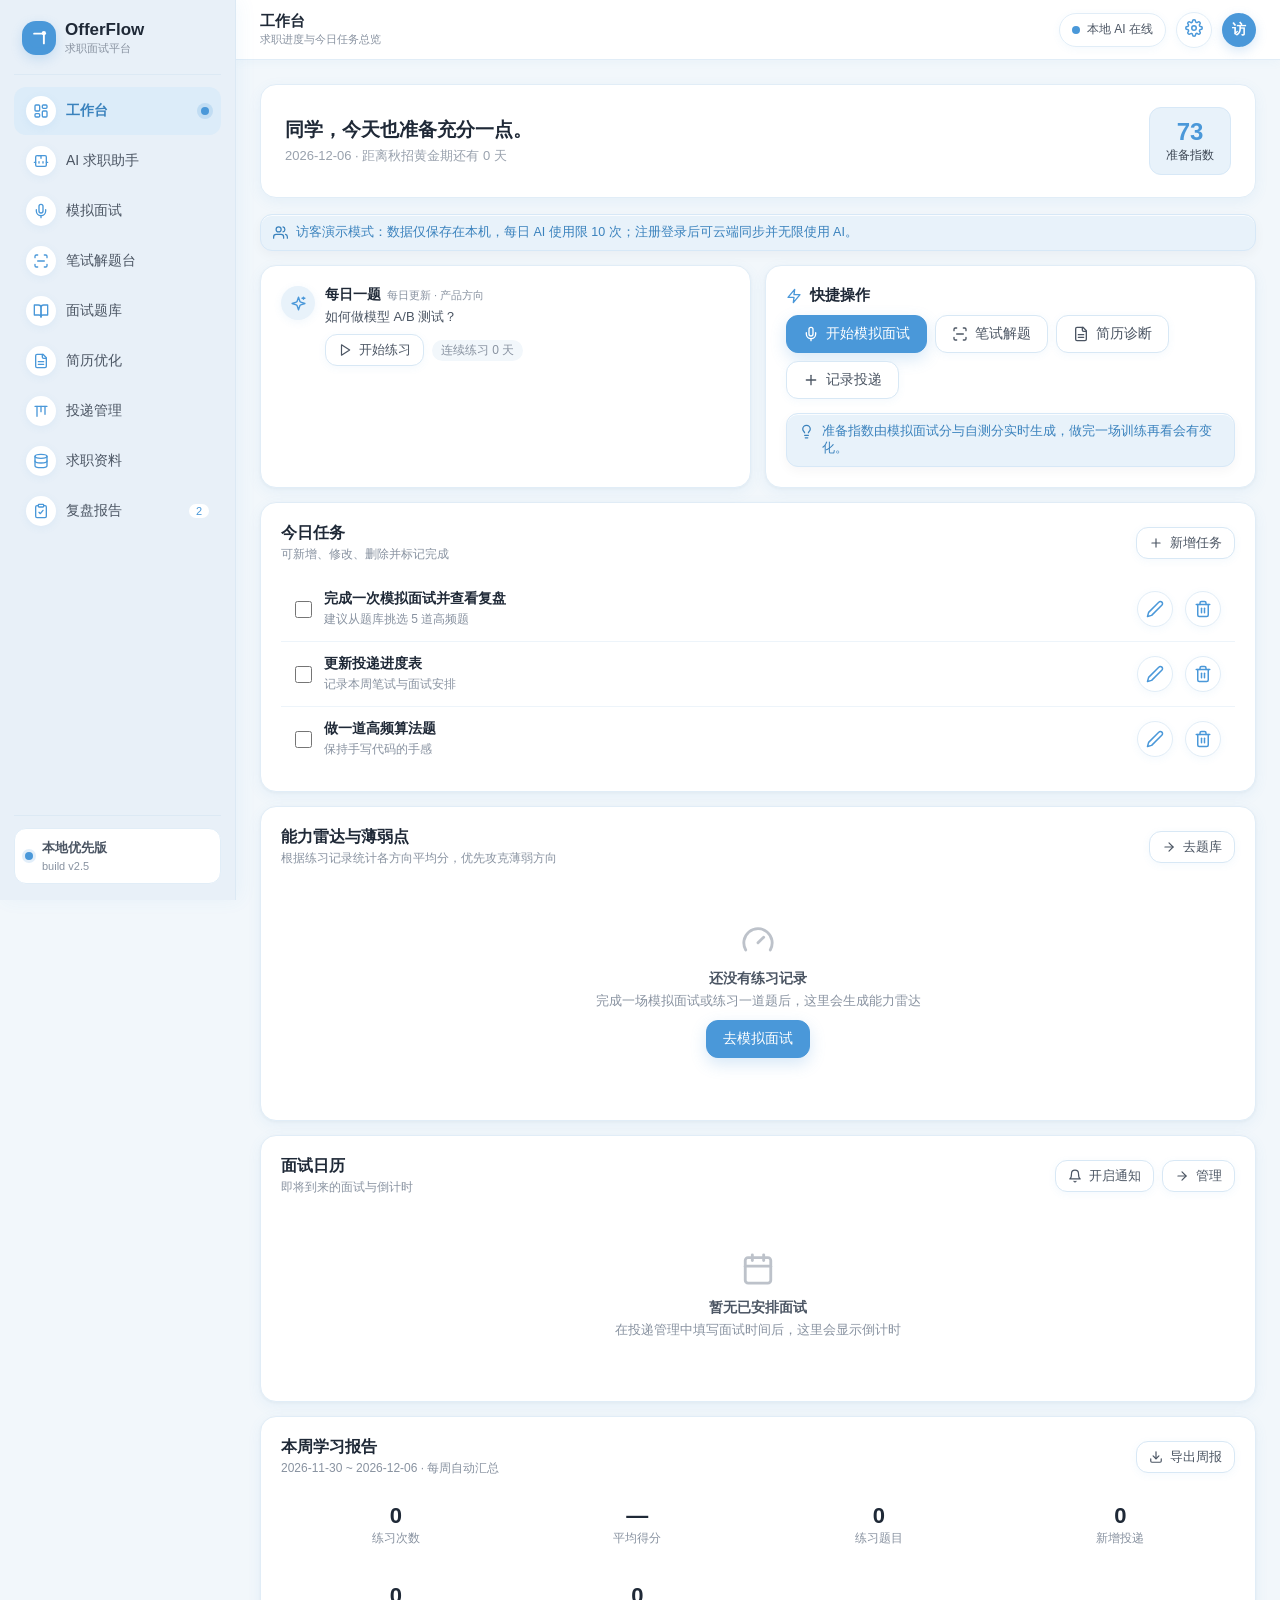
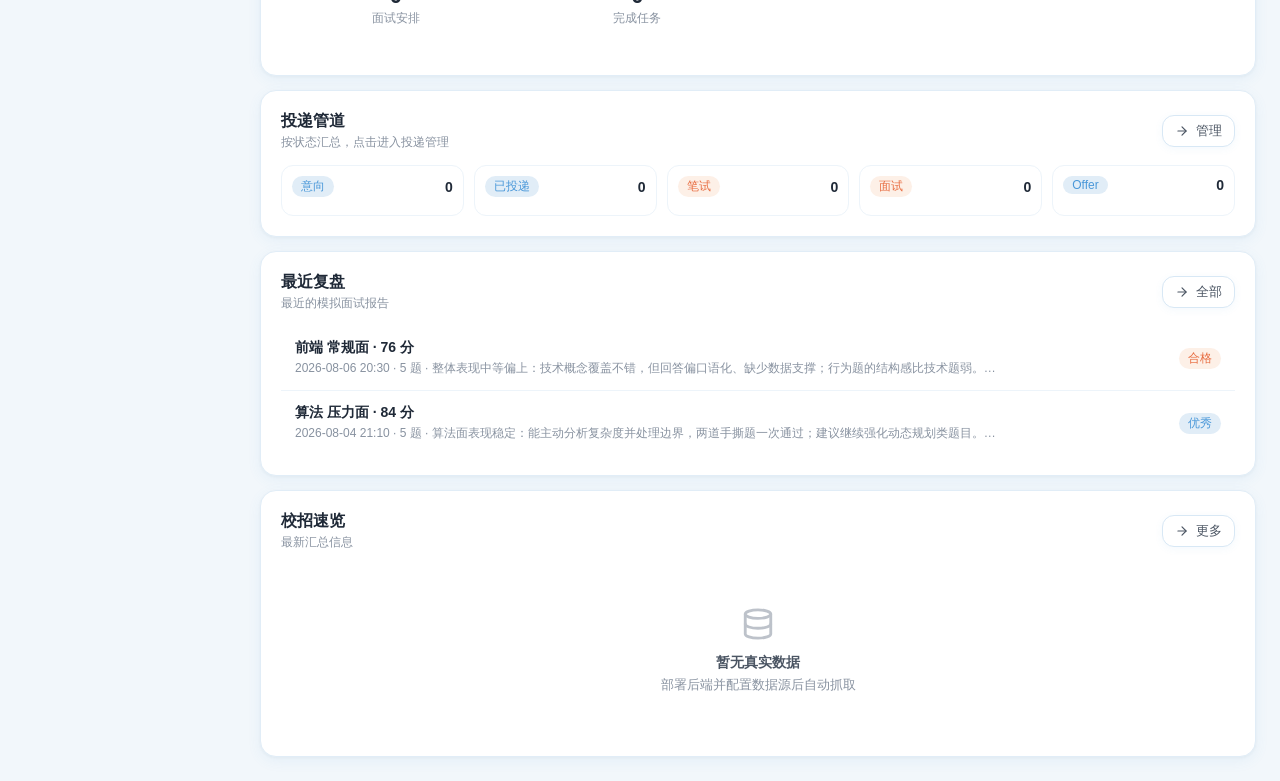
==== commit f3d0ab25: "fix: 设置图标可见、新Logo、智能解题Markdown渲染、删除自测工具" ====
--- a/index.html
+++ b/index.html
@@ -5,9 +5,9 @@
   <meta name="viewport" content="width=device-width, initial-scale=1">
   <title>OfferFlow · 智能求职面试平台</title>
   <meta name="description" content="OfferFlow 是一套本地优先的招聘面试平台：模拟面试、笔试解题、题库、简历优化、投递管理与复盘报告。">
-  <meta name="theme-color" content="#0e9488">
+  <meta name="theme-color" content="#4A98D9">
   <link rel="manifest" href="manifest.webmanifest">
-  <link rel="icon" href="data:image/svg+xml,%3Csvg xmlns='http://www.w3.org/2000/svg' viewBox='0 0 24 24' fill='%230e9488'%3E%3Cpath d='M13 2 3 14h9l-1 8 10-12h-9l1-8z'/%3E%3C/svg%3E">
+  <link rel="icon" href="data:image/svg+xml,%3Csvg xmlns='http://www.w3.org/2000/svg' viewBox='0 0 48 48'%3E%3Crect x='6' y='6' width='36' height='36' rx='12' fill='%234A98D9'/%3E%3Cpath d='M15 16h18v18' stroke='%23ffffff' stroke-width='3.5' stroke-linecap='round' stroke-linejoin='round' fill='none'/%3E%3Ccircle cx='33' cy='15' r='4' fill='%23ffffff'/%3E%3C/svg%3E">
   <link rel="stylesheet" href="css/styles.css">
 </head>
 <body>
@@ -15,10 +15,12 @@
     <aside class="sidebar" id="sidebar">
       <div class="brand">
         <span class="brand-mark" aria-hidden="true">
-          <svg viewBox="0 0 24 24" width="20" height="20" fill="none" stroke="currentColor" stroke-width="2.2" stroke-linecap="round" stroke-linejoin="round"><path d="M13 2 3 14h9l-1 8 10-12h-9l1-8z"/></svg>
+          <svg viewBox="0 0 48 48" width="26" height="26" fill="none"><rect x="6" y="6" width="36" height="36" rx="12" fill="#4A98D9"/><path d="M15 16h18v18" stroke="#fff" stroke-width="3.5" stroke-linecap="round" stroke-linejoin="round"/><circle cx="33" cy="15" r="4" fill="#fff"/></svg>
         </span>
-        <span class="brand-name">OfferFlow</span>
-        <span class="brand-tag">求职面试平台</span>
+        <span class="brand-text">
+          <span class="brand-name">OfferFlow</span>
+          <span class="brand-tag">求职面试平台</span>
+        </span>
       </div>
       <nav class="nav" id="nav" aria-label="主导航"></nav>
       <div class="sidebar-foot">
--- a/css/styles.css
+++ b/css/styles.css
@@ -182,6 +182,8 @@
 }
 .icon-btn:hover { background: var(--surface-2); color: var(--ink); }
 .icon-btn svg { width: 18px; height: 18px; }
+.top-actions .icon-btn[data-action="open-settings"] { color: var(--blue); border-color: #c7d7fb; }
+.top-actions .icon-btn[data-action="open-settings"]:hover { color: var(--sky); background: var(--blue-soft); }
 .menu-btn { display: none; }
 
 .ai-pill {
@@ -579,3 +581,576 @@
   .hero-score { margin-left: 0; }
   .modal { max-width: 100%; }
 }
+
+/* ---------- Soft Neumorphism + Glassmorphism ---------- */
+:root {
+  --bg: #F6F6F8;
+  --surface: rgba(255, 255, 255, .78);
+  --surface-2: rgba(255, 255, 255, .55);
+  --ink: #111111;
+  --ink-2: #444444;
+  --ink-3: #999999;
+  --line: transparent;
+  --line-2: rgba(0, 0, 0, .05);
+  --brand: #E86C40;
+  --brand-dark: #C9542F;
+  --brand-soft: #FCE9E1;
+  --blue: #667085;
+  --blue-soft: rgba(102, 112, 133, .12);
+  --sky: #667085;
+  --sky-soft: rgba(102, 112, 133, .12);
+  --amber: #E86C40;
+  --amber-soft: rgba(232, 108, 64, .12);
+  --red: #E86C40;
+  --red-soft: rgba(232, 108, 64, .12);
+  --green: #667085;
+  --green-soft: rgba(102, 112, 133, .12);
+  --gray-soft: rgba(0, 0, 0, .05);
+  --shadow-sm: 0 8px 24px rgba(31, 35, 42, .07), 0 2px 6px rgba(31, 35, 42, .04);
+  --shadow-md: 0 18px 48px rgba(31, 35, 42, .14), 0 4px 14px rgba(31, 35, 42, .06);
+  --radius: 22px;
+  --radius-sm: 14px;
+}
+
+body {
+  background:
+    radial-gradient(1200px 600px at 10% -10%, rgba(232, 108, 64, .06), transparent 60%),
+    radial-gradient(1000px 500px at 110% 10%, rgba(102, 112, 133, .07), transparent 55%),
+    var(--bg);
+}
+
+.card, .modal, .hero-band, .kcol {
+  background: rgba(255, 255, 255, .72);
+  backdrop-filter: blur(20px);
+  -webkit-backdrop-filter: blur(20px);
+  border: 0;
+  border-radius: 22px !important;
+  box-shadow: var(--shadow-sm), inset 0 1px 0 rgba(255, 255, 255, .85);
+}
+
+.panel { padding: 22px; }
+.panel-head { gap: 14px; }
+.panel-head h2 { font-size: 16px; letter-spacing: .02em; }
+
+.sidebar {
+  background: rgba(28, 30, 36, .94);
+  backdrop-filter: blur(22px);
+  -webkit-backdrop-filter: blur(22px);
+  border-right: 0;
+  box-shadow: 10px 0 36px rgba(31, 35, 42, .12);
+}
+
+.brand { border-bottom: 1px solid rgba(255, 255, 255, .08); }
+.brand-name { color: #fff; }
+.brand-tag { color: rgba(255, 255, 255, .55); }
+.nav-label { color: rgba(255, 255, 255, .45); }
+.nav-item {
+  color: rgba(255, 255, 255, .74);
+  border-radius: 999px;
+  padding: 9px 12px;
+}
+.nav-item:hover { background: rgba(255, 255, 255, .08); color: #fff; }
+.nav-item.active { background: rgba(255, 255, 255, .1); color: #fff; font-weight: 600; }
+.nav-item.active::after {
+  content: "";
+  width: 8px; height: 8px;
+  border-radius: 50%;
+  background: #E86C40;
+  box-shadow: 0 0 0 4px rgba(232, 108, 64, .22);
+  margin-left: auto;
+  flex: 0 0 8px;
+}
+.nav-item.active .nav-badge { margin-left: 6px; }
+.nav-item .ic {
+  width: 30px; height: 30px;
+  border-radius: 50%;
+  background: rgba(255, 255, 255, .08);
+  display: inline-flex; align-items: center; justify-content: center;
+  flex: 0 0 30px;
+}
+.nav-item .ic svg { width: 16px; height: 16px; }
+.nav-badge { background: rgba(255, 255, 255, .12); color: rgba(255, 255, 255, .75); border-radius: 999px; }
+.sidebar-foot { border-top: 1px solid rgba(255, 255, 255, .08); }
+.plan-chip { background: rgba(255, 255, 255, .07); border: 0; border-radius: 16px; color: rgba(255, 255, 255, .8); }
+.plan-chip span { color: rgba(255, 255, 255, .5); }
+.plan-chip .dot { background: #E86C40; box-shadow: 0 0 0 3px rgba(232, 108, 64, .22); }
+
+.topbar {
+  background: rgba(255, 255, 255, .62);
+  backdrop-filter: blur(22px);
+  -webkit-backdrop-filter: blur(22px);
+  border-bottom: 0;
+  box-shadow: 0 4px 22px rgba(31, 35, 42, .04);
+}
+.crumb small, .top-actions { color: var(--ink-3); }
+
+.btn, a.btn {
+  border: 0;
+  border-radius: 999px !important;
+  background: rgba(255, 255, 255, .78);
+  box-shadow: 0 8px 20px rgba(31, 35, 42, .07), inset 0 1px 0 rgba(255, 255, 255, .9);
+  color: var(--ink-2);
+  min-height: 38px;
+  padding: 0 18px;
+}
+.btn:hover { transform: translateY(-1px); background: rgba(255, 255, 255, .92); color: var(--ink); }
+.btn-primary {
+  background: #E86C40;
+  color: #fff;
+  box-shadow: 0 12px 26px rgba(232, 108, 64, .28), inset 0 1px 0 rgba(255, 255, 255, .22);
+}
+.btn-primary:hover { background: #D95C33; color: #fff; }
+.btn-danger { background: var(--red-soft); color: #C9542F; box-shadow: none; }
+.btn-ghost { background: transparent; box-shadow: none; }
+.btn-sm { min-height: 32px; padding: 0 14px; }
+
+.icon-btn {
+  border: 0;
+  border-radius: 50% !important;
+  background: rgba(255, 255, 255, .72);
+  box-shadow: 0 6px 16px rgba(31, 35, 42, .06), inset 0 1px 0 rgba(255, 255, 255, .9);
+  color: var(--ink-2);
+}
+.icon-btn:hover { background: rgba(255, 255, 255, .95); color: var(--ink); }
+.top-actions .icon-btn[data-action="open-settings"] { color: #E86C40; }
+.top-actions .icon-btn[data-action="open-settings"]:hover { color: #D95C33; background: rgba(255, 255, 255, .95); }
+
+.avatar { background: #E86C40; box-shadow: 0 8px 18px rgba(232, 108, 64, .28); }
+.ai-pill, .timer-pill {
+  border: 0;
+  background: rgba(255, 255, 255, .72);
+  box-shadow: 0 6px 16px rgba(31, 35, 42, .06), inset 0 1px 0 rgba(255, 255, 255, .9);
+  border-radius: 999px;
+}
+.ai-pulse { background: #E86C40; animation: pulse 2s infinite; }
+
+.tabs {
+  background: rgba(0, 0, 0, .05);
+  border-radius: 999px;
+  padding: 4px;
+}
+.tab { border-radius: 999px; color: var(--ink-3); }
+.tab.active {
+  background: rgba(255, 255, 255, .92);
+  color: var(--ink);
+  box-shadow: 0 6px 16px rgba(31, 35, 42, .08);
+}
+
+.badge {
+  border-radius: 999px;
+  background: rgba(0, 0, 0, .05);
+  color: #666;
+  box-shadow: none;
+}
+.b-teal, .b-blue, .b-sky, .b-green, .b-gray { background: rgba(0, 0, 0, .05); color: #666; }
+.b-amber, .b-red { background: rgba(232, 108, 64, .12); color: #C9542F; }
+
+.progress {
+  height: 8px;
+  border-radius: 999px;
+  background: rgba(0, 0, 0, .06);
+  box-shadow: inset 0 1px 3px rgba(0, 0, 0, .06);
+}
+.progress > i { border-radius: 999px; background: #E86C40; }
+
+.ring {
+  background: conic-gradient(#E86C40 calc(var(--val) * 1%), rgba(0, 0, 0, .06) 0);
+  box-shadow: 0 12px 28px rgba(31, 35, 42, .08), inset 0 1px 0 rgba(255, 255, 255, .9);
+}
+.ring > div { background: rgba(255, 255, 255, .85); backdrop-filter: blur(10px); }
+.ring b { color: #E86C40; }
+
+.stat-ic {
+  border-radius: 50% !important;
+  background: rgba(255, 255, 255, .78);
+  box-shadow: 0 8px 18px rgba(31, 35, 42, .07), inset 0 1px 0 rgba(255, 255, 255, .9);
+  color: #E86C40;
+}
+
+textarea, input, select {
+  border: 0 !important;
+  border-radius: 16px !important;
+  background: rgba(255, 255, 255, .78) !important;
+  box-shadow: inset 0 2px 8px rgba(31, 35, 42, .05), 0 1px 0 rgba(255, 255, 255, .8);
+  color: var(--ink);
+}
+textarea:focus, input:focus, select:focus {
+  outline: 3px solid rgba(232, 108, 64, .18) !important;
+  box-shadow: inset 0 2px 8px rgba(31, 35, 42, .05), 0 0 0 3px rgba(232, 108, 64, .12) !important;
+}
+.search-box input, .field { border-radius: 999px !important; }
+
+.table-wrap { border-radius: 20px; overflow: hidden; }
+th { background: rgba(255, 255, 255, .45); color: #999; border-bottom: 1px solid rgba(0, 0, 0, .05); }
+td { border-bottom: 1px solid rgba(0, 0, 0, .04); }
+tbody tr:hover { background: rgba(255, 255, 255, .5); }
+
+.list-row { border-bottom: 1px solid rgba(0, 0, 0, .04); }
+.list-row:last-child { border-bottom: 0; }
+.kcard {
+  background: rgba(255, 255, 255, .8);
+  border: 0;
+  border-radius: 16px;
+  box-shadow: 0 6px 16px rgba(31, 35, 42, .06);
+}
+.kcol { background: rgba(255, 255, 255, .45); border: 0; }
+.kcol-head { border-bottom: 1px solid rgba(0, 0, 0, .04); }
+
+.option-chip {
+  border: 0;
+  border-radius: 999px;
+  background: rgba(255, 255, 255, .72);
+  box-shadow: 0 6px 16px rgba(31, 35, 42, .06), inset 0 1px 0 rgba(255, 255, 255, .9);
+  color: var(--ink-2);
+}
+.option-chip.active { background: #E86C40; color: #fff; box-shadow: 0 10px 22px rgba(232, 108, 64, .24); }
+
+.answer-block, .note {
+  background: rgba(255, 255, 255, .55);
+  border: 0;
+  border-radius: 16px;
+  box-shadow: inset 0 1px 0 rgba(255, 255, 255, .8), 0 4px 12px rgba(31, 35, 42, .04);
+}
+.note { color: #C9542F; background: rgba(232, 108, 64, .08); }
+
+.chat-line .bubble {
+  border: 0;
+  border-radius: 20px;
+  background: rgba(255, 255, 255, .8);
+  box-shadow: 0 8px 20px rgba(31, 35, 42, .07), inset 0 1px 0 rgba(255, 255, 255, .9);
+}
+.chat-line.user .bubble { background: rgba(232, 108, 64, .1); }
+.chat-line.ai .who { color: #E86C40; }
+
+.modal {
+  background: rgba(255, 255, 255, .86);
+  backdrop-filter: blur(26px);
+  -webkit-backdrop-filter: blur(26px);
+  border-radius: 24px !important;
+  box-shadow: 0 24px 64px rgba(31, 35, 42, .18);
+}
+.modal-head, .modal-foot { background: transparent; border-color: rgba(0, 0, 0, .05); }
+
+.hero-band {
+  background: rgba(255, 255, 255, .68);
+  backdrop-filter: blur(18px);
+  -webkit-backdrop-filter: blur(18px);
+  color: var(--ink);
+  box-shadow: var(--shadow-sm), inset 0 1px 0 rgba(255, 255, 255, .9);
+}
+.hero-band p { color: var(--ink-3); }
+.hero-band .btn { background: #E86C40; color: #fff; box-shadow: 0 10px 22px rgba(232, 108, 64, .24); }
+.hero-score { background: rgba(232, 108, 64, .1); border: 0; border-radius: 18px; }
+.hero-score b { color: #E86C40; }
+
+.section-title svg { color: #E86C40; }
+.q-answer { border-left: 3px solid rgba(232, 108, 64, .35); }
+.q-answer h4 { color: #C9542F; }
+.toast { border-radius: 16px; background: rgba(28, 30, 36, .92); backdrop-filter: blur(14px); }
+
+@media (max-width: 920px) {
+  .sidebar.open { box-shadow: 14px 0 40px rgba(31, 35, 42, .18); }
+}
+
+/* ---------- Light Blue Clean B-end ---------- */
+:root {
+  --bg: #F2F7FB;
+  --surface: #ffffff;
+  --surface-2: #F7FBFE;
+  --ink: #1F2937;
+  --ink-2: #4B5563;
+  --ink-3: #8892A0;
+  --line: #E1EDF7;
+  --line-2: #EDF4FA;
+  --brand: #4A98D9;
+  --brand-dark: #3A82BD;
+  --brand-soft: #E8F2FA;
+  --blue: #4A98D9;
+  --blue-soft: #E8F2FA;
+  --sky: #4A98D9;
+  --sky-soft: #E8F2FA;
+  --green: #4A98D9;
+  --green-soft: #E1EDF7;
+  --amber: #E89A5A;
+  --amber-soft: #FDF0E7;
+  --red: #E86C40;
+  --red-soft: #FDF0E7;
+  --gray-soft: #F2F7FB;
+  --shadow-sm: 0 4px 14px rgba(74, 152, 217, .08), 0 1px 3px rgba(31, 41, 55, .04);
+  --shadow-md: 0 14px 36px rgba(74, 152, 217, .12), 0 4px 12px rgba(31, 41, 55, .06);
+  --radius: 16px;
+  --radius-sm: 12px;
+}
+
+body {
+  background: var(--bg);
+}
+
+.card, .modal, .hero-band, .kcol {
+  background: #ffffff !important;
+  backdrop-filter: none !important;
+  -webkit-backdrop-filter: none !important;
+  border: 1px solid #E1EDF7 !important;
+  border-radius: 16px !important;
+  box-shadow: 0 4px 14px rgba(74, 152, 217, .08), 0 1px 3px rgba(31, 41, 55, .04) !important;
+}
+
+.panel { padding: 20px; }
+.panel-head { gap: 12px; }
+.panel-head h2 { font-size: 16px; color: #1F2937; letter-spacing: 0; }
+.panel-head .sub { color: #8892A0; }
+
+.sidebar {
+  background: #E8F0F8 !important;
+  backdrop-filter: none !important;
+  -webkit-backdrop-filter: none !important;
+  border-right: 1px solid #DCE9F4 !important;
+  box-shadow: 4px 0 18px rgba(74, 152, 217, .06) !important;
+}
+
+.brand { border-bottom: 1px solid #DCE9F4; }
+.brand-name { color: #1F2937; }
+.brand-tag { color: #8892A0; }
+.nav-label { color: #8892A0; }
+.nav-item {
+  color: #4B5563;
+  border-radius: 12px;
+  padding: 9px 12px;
+}
+.nav-item:hover { background: #DCECF9; color: #1F2937; }
+.nav-item.active { background: #DCECF9; color: #3A82BD; font-weight: 600; }
+.nav-item.active::after {
+  content: "";
+  width: 8px; height: 8px;
+  border-radius: 50%;
+  background: #4A98D9;
+  box-shadow: 0 0 0 4px rgba(74, 152, 217, .18);
+  margin-left: auto;
+  flex: 0 0 8px;
+}
+.nav-item.active .nav-badge { margin-left: 6px; }
+.nav-item .ic {
+  width: 30px; height: 30px;
+  border-radius: 50%;
+  background: #ffffff;
+  display: inline-flex; align-items: center; justify-content: center;
+  flex: 0 0 30px;
+  box-shadow: 0 2px 8px rgba(74, 152, 217, .08);
+}
+.nav-item .ic svg { width: 16px; height: 16px; color: #4A98D9; }
+.nav-badge { background: #ffffff; color: #4A98D9; border-radius: 999px; }
+.sidebar-foot { border-top: 1px solid #DCE9F4; }
+.plan-chip { background: #ffffff; border: 1px solid #E1EDF7; border-radius: 12px; color: #4B5563; }
+.plan-chip span { color: #8892A0; }
+.plan-chip .dot { background: #4A98D9; box-shadow: 0 0 0 3px rgba(74, 152, 217, .16); }
+
+.topbar {
+  background: rgba(255, 255, 255, .94);
+  backdrop-filter: none !important;
+  -webkit-backdrop-filter: none !important;
+  border-bottom: 1px solid #E1EDF7 !important;
+  box-shadow: 0 2px 10px rgba(74, 152, 217, .05);
+}
+.crumb { color: #1F2937; }
+.crumb small { color: #8892A0; }
+
+.btn, a.btn {
+  border: 1px solid #D8E8F5 !important;
+  border-radius: 12px !important;
+  background: #ffffff !important;
+  box-shadow: 0 2px 8px rgba(74, 152, 217, .06) !important;
+  color: #4B5563 !important;
+  min-height: 38px;
+  padding: 0 16px;
+}
+.btn:hover { background: #F4F9FE !important; color: #1F2937 !important; transform: none; }
+.btn-primary {
+  background: #4A98D9 !important;
+  color: #ffffff !important;
+  border-color: #4A98D9 !important;
+  box-shadow: 0 6px 16px rgba(74, 152, 217, .22) !important;
+}
+.btn-primary:hover { background: #3A82BD !important; color: #ffffff !important; }
+.btn-danger { background: #FDF0E7 !important; color: #E86C40 !important; border-color: #F5D9C4 !important; }
+.btn-ghost { background: transparent !important; box-shadow: none !important; border-color: transparent !important; }
+.btn-sm { min-height: 32px; padding: 0 12px; }
+
+.icon-btn {
+  border: 1px solid #E1EDF7 !important;
+  border-radius: 50% !important;
+  background: #ffffff !important;
+  box-shadow: 0 2px 8px rgba(74, 152, 217, .06) !important;
+  color: #4A98D9 !important;
+}
+.icon-btn:hover { background: #F4F9FE !important; color: #3A82BD !important; }
+.top-actions .icon-btn[data-action="open-settings"] { color: #4A98D9 !important; }
+.top-actions .icon-btn[data-action="open-settings"]:hover { color: #3A82BD !important; background: #F4F9FE !important; }
+
+.avatar { background: #4A98D9; box-shadow: 0 4px 12px rgba(74, 152, 217, .22); color: #fff; }
+.ai-pill, .timer-pill {
+  border: 1px solid #E1EDF7 !important;
+  background: #ffffff !important;
+  box-shadow: 0 2px 8px rgba(74, 152, 217, .06) !important;
+  border-radius: 999px !important;
+  color: #4B5563 !important;
+}
+.ai-pulse { background: #4A98D9; }
+
+.tabs {
+  background: #E8F0F8;
+  border-radius: 999px;
+  padding: 4px;
+}
+.tab { border-radius: 999px; color: #8892A0; }
+.tab.active { background: #ffffff; color: #3A82BD; box-shadow: 0 3px 10px rgba(74, 152, 217, .1); }
+
+.badge {
+  border-radius: 999px;
+  background: #E1EDF7;
+  color: #4A98D9;
+}
+.b-teal, .b-blue, .b-sky, .b-green { background: #E1EDF7; color: #4A98D9; }
+.b-amber, .b-red { background: #FDF0E7; color: #E86C40; }
+.b-gray { background: #F2F7FB; color: #8892A0; }
+
+.progress {
+  height: 8px;
+  border-radius: 999px;
+  background: #E8F0F8;
+  box-shadow: inset 0 1px 2px rgba(31, 41, 55, .04);
+}
+.progress > i { border-radius: 999px; background: #4A98D9; }
+
+.ring {
+  background: conic-gradient(#4A98D9 calc(var(--val) * 1%), #E8F0F8 0);
+  box-shadow: 0 6px 18px rgba(74, 152, 217, .12);
+}
+.ring > div { background: #ffffff; }
+.ring b { color: #4A98D9; }
+
+.stat-ic {
+  border-radius: 50% !important;
+  background: #E8F2FA !important;
+  box-shadow: 0 2px 8px rgba(74, 152, 217, .08) !important;
+  color: #4A98D9 !important;
+}
+
+textarea, input, select {
+  border: 1px solid #E1EDF7 !important;
+  border-radius: 12px !important;
+  background: #ffffff !important;
+  box-shadow: inset 0 1px 3px rgba(31, 41, 55, .03) !important;
+  color: #1F2937 !important;
+}
+textarea:focus, input:focus, select:focus {
+  outline: 3px solid rgba(74, 152, 217, .14) !important;
+  border-color: #4A98D9 !important;
+  box-shadow: 0 0 0 3px rgba(74, 152, 217, .08) !important;
+}
+.search-box input, .field { border-radius: 999px !important; }
+
+th { background: #F7FBFE; color: #8892A0; border-bottom: 1px solid #EDF4FA; }
+td { border-bottom: 1px solid #EDF4FA; }
+tbody tr:hover { background: #F7FBFE; }
+
+.list-row { border-bottom: 1px solid #EDF4FA; }
+.list-row:last-child { border-bottom: 0; }
+.kcard {
+  background: #ffffff;
+  border: 1px solid #E1EDF7;
+  border-radius: 12px;
+  box-shadow: 0 3px 10px rgba(74, 152, 217, .06);
+}
+.kcol { background: #F7FBFE; border: 1px solid #E1EDF7; }
+.kcol-head { border-bottom: 1px solid #EDF4FA; }
+
+.option-chip {
+  border: 1px solid #E1EDF7 !important;
+  border-radius: 999px !important;
+  background: #ffffff !important;
+  box-shadow: 0 2px 8px rgba(74, 152, 217, .05) !important;
+  color: #4B5563 !important;
+}
+.option-chip.active { background: #E8F2FA !important; color: #3A82BD !important; border-color: #4A98D9 !important; box-shadow: none !important; }
+
+.answer-block {
+  background: #F7FBFE;
+  border: 1px solid #EDF4FA;
+  border-radius: 12px;
+  box-shadow: none;
+}
+.note {
+  background: #E8F2FA;
+  border: 1px solid #D7E8F7;
+  border-radius: 12px;
+  color: #3A82BD;
+}
+
+.chat-line .bubble {
+  border: 1px solid #E1EDF7;
+  border-radius: 16px;
+  background: #ffffff;
+  box-shadow: 0 3px 10px rgba(74, 152, 217, .06);
+}
+.chat-line.user .bubble { background: #E8F2FA; border-color: #D7E8F7; }
+.chat-line.ai .who { color: #4A98D9; }
+
+.modal {
+  background: #ffffff !important;
+  backdrop-filter: none !important;
+  -webkit-backdrop-filter: none !important;
+  border: 1px solid #E1EDF7 !important;
+  border-radius: 16px !important;
+  box-shadow: 0 14px 36px rgba(74, 152, 217, .14) !important;
+}
+.modal-head, .modal-foot { background: #ffffff; border-color: #EDF4FA; }
+
+.hero-band {
+  background: #ffffff !important;
+  backdrop-filter: none !important;
+  -webkit-backdrop-filter: none !important;
+  border: 1px solid #E1EDF7 !important;
+  border-radius: 16px !important;
+  color: #1F2937 !important;
+  box-shadow: 0 4px 14px rgba(74, 152, 217, .08) !important;
+}
+.hero-band p { color: #8892A0; }
+.hero-band .btn { background: #4A98D9 !important; color: #ffffff !important; border-color: #4A98D9 !important; }
+.hero-score { background: #E8F2FA; border: 1px solid #D7E8F7; border-radius: 12px; }
+.hero-score b { color: #4A98D9; }
+
+.section-title { color: #1F2937; }
+.section-title svg { color: #4A98D9; }
+.q-answer { border-left: 3px solid #DCECF9; }
+.q-answer h4 { color: #3A82BD; }
+.toast { border-radius: 12px; background: rgba(31, 41, 55, .92); }
+
+.task-check { accent-color: #4A98D9; }
+input[type="checkbox"], input[type="radio"] { accent-color: #4A98D9; }
+
+@media (max-width: 920px) {
+  .sidebar.open { box-shadow: 8px 0 24px rgba(74, 152, 217, .12); }
+}
+
+.brand-text { display: flex; flex-direction: column; min-width: 0; }
+.brand-mark {
+  border-radius: 14px;
+  background: #4A98D9;
+  color: #fff;
+  box-shadow: 0 4px 12px rgba(74, 152, 217, .22);
+}
+.brand-name { white-space: nowrap; }
+.brand-tag { white-space: nowrap; }
+
+.md-body p { margin: 6px 0; }
+.md-body h2, .md-body h3, .md-body h4 { color: #1F2937; margin: 12px 0 6px; font-size: 14px; }
+.md-body ul, .md-body ol { margin: 6px 0; padding-left: 20px; }
+.md-body li { margin: 4px 0; line-height: 1.7; }
+.md-body code {
+  background: #E8F2FA;
+  color: #3A82BD;
+  border-radius: 6px;
+  padding: 1px 5px;
+  font-family: Consolas, "Courier New", monospace;
+  font-size: 12px;
+}
